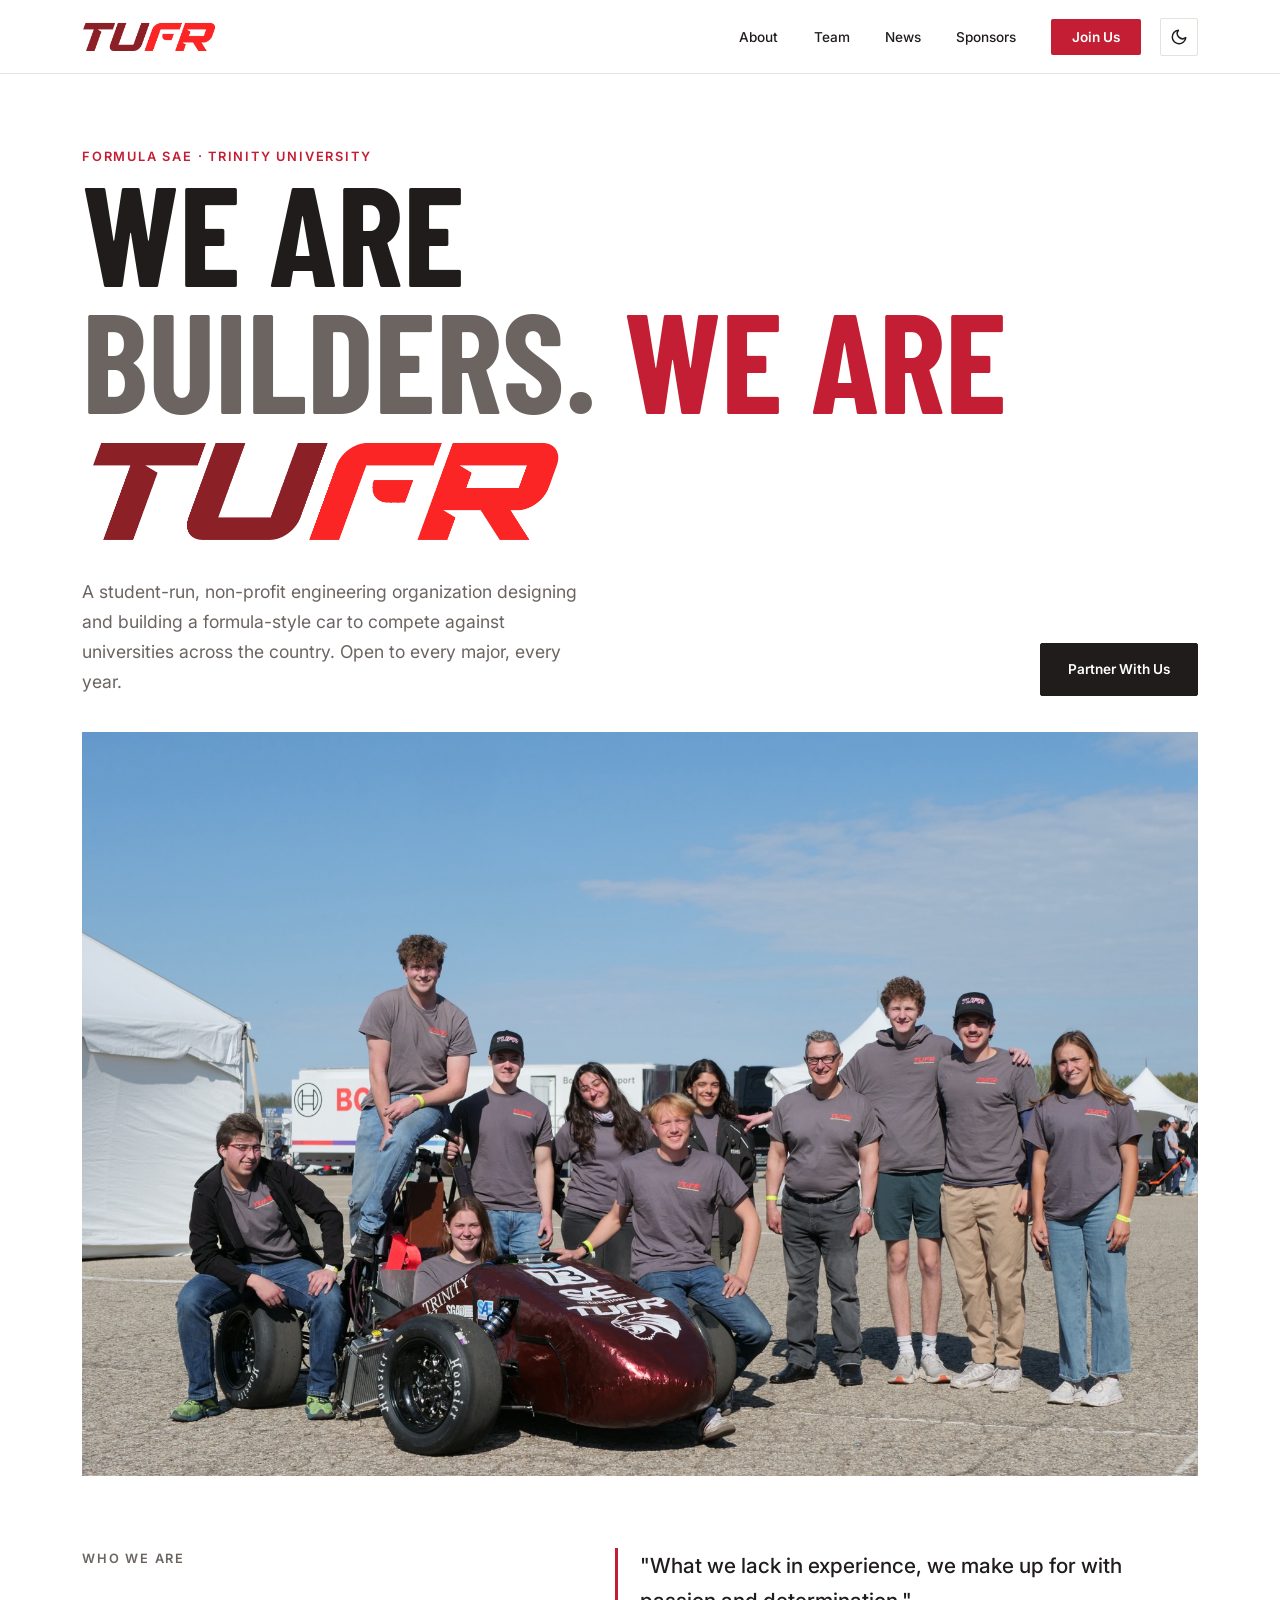
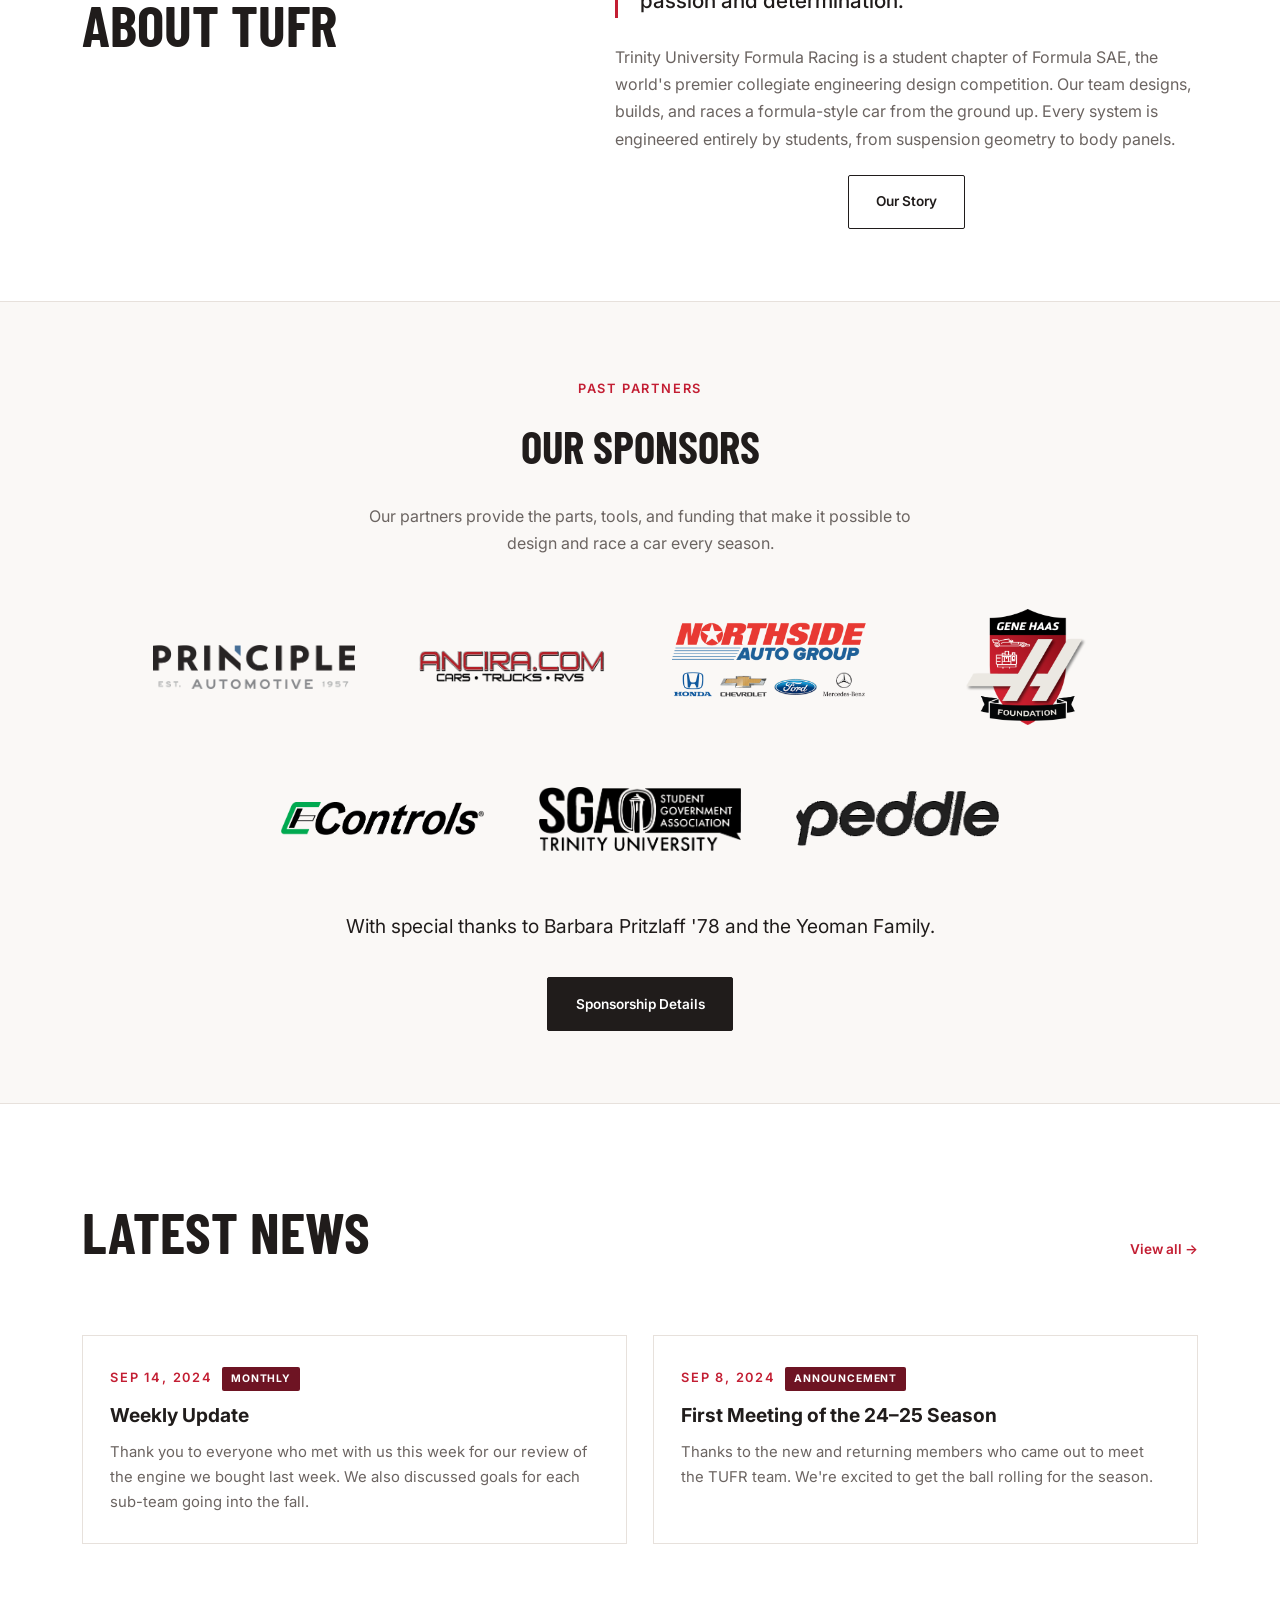
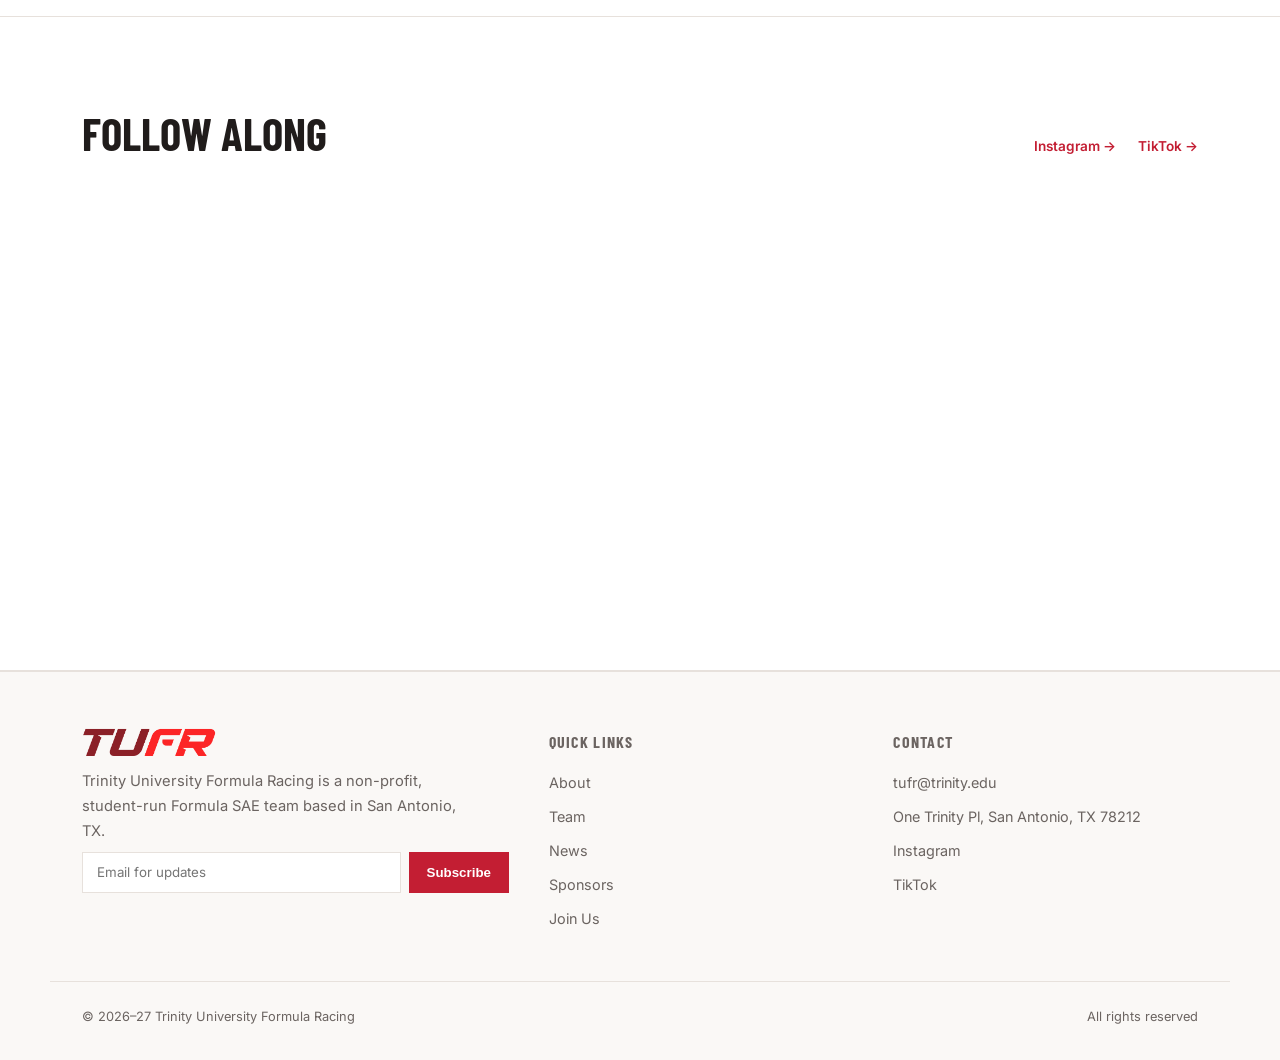
==== index.html @ d63dff16 "Enlarge sponsor logos for readability Closes #49  Co-Authored-By: Claude Sonnet 5.5 <noreply@anthrop" ====
<!DOCTYPE html>
<html lang="en">
<head>
<meta charset="UTF-8"><meta name="viewport" content="width=device-width, initial-scale=1.0">
<title>TUFR | Trinity University Formula Racing</title>
<meta name="description" content="Trinity University's Formula SAE team. Students designing, building, and racing a formula-style car.">
<link rel="preconnect" href="https://fonts.googleapis.com">
<link href="https://fonts.googleapis.com/css2?family=Barlow+Condensed:wght@500;600;700&family=Inter:wght@400;500;600;700&display=swap" rel="stylesheet">
<link rel="icon" type="image/png" href="photos/favicon.png">
<meta property="og:type" content="website">
<meta property="og:title" content="TUFR | Trinity University Formula Racing">
<meta property="og:description" content="Trinity University's Formula SAE team. Students designing, building, and racing a formula-style car.">
<meta property="og:url" content="https://graycow.github.io/tufr-website/">
<meta property="og:image" content="https://graycow.github.io/tufr-website/photos/og-image.png">
<meta name="twitter:card" content="summary_large_image">
<link rel="stylesheet" href="style.css">
<script src="theme.js"></script>
</head>
<body>
<nav>
  <div class="nav-inner">
    <a class="logo" href="index.html"><img src="photos/tufr-logo-mark.png" alt="TUFR logo"></a>
    <ul id="nav-menu">
      <li><a href="about.html">About</a></li>
      <li><a href="team.html">Team</a></li>
      <li><a href="news.html">News</a></li>
      <li><a href="sponsors.html">Sponsors</a></li>
      <li><a class="nav-cta" data-apply href="#">Join Us</a></li>
    </ul>
    <button class="nav-toggle" type="button" aria-label="Open menu" aria-expanded="false" aria-controls="nav-menu"><svg viewBox="0 0 24 24" width="20" height="20" fill="none" stroke="currentColor" stroke-width="2" stroke-linecap="round"><path d="M3 6h18M3 12h18M3 18h18"/></svg></button>
  </div>
</nav>

<header class="hero" style="padding:4.5rem 0 0">
  <div class="container">
    <p class="eyebrow">Formula SAE · Trinity University</p>
    <h1 style="font-family:'Barlow Condensed',sans-serif;font-weight:700;font-size:clamp(4.2rem,11vw,9.5rem);text-transform:uppercase;line-height:.9">We Are<br><span style="color:var(--grey)">Builders.</span> <span class="red">We Are <img class="hero-mark" src="photos/tufr-logo-mark.png" alt="TUFR"></span></h1>
    <div style="display:flex;justify-content:space-between;align-items:flex-end;gap:2rem;flex-wrap:wrap;margin-top:1.8rem">
      <p style="max-width:32rem;color:var(--grey);font-size:1.1rem">A student-run, non-profit engineering organization designing and building a formula-style car to compete against universities across the country. Open to every major, every year.</p>
      <div class="cta-row">
        <a class="btn solid" href="sponsors.html">Partner With Us</a>
      </div>
    </div>
  </div>
  <div class="container" style="padding-top:2.2rem"><img src="photos/team-photo.jpg" alt="TUFR team and car" class="hero-photo" style="width:100%;object-fit:cover"></div>
</header>

<section class="bordered">
  <div class="container about-grid">
    <div><p class="eyebrow">Who we are</p><h2>About TUFR</h2></div>
    <div>
      <blockquote>"What we lack in experience, we make up for with passion and determination."</blockquote>
      <p>Trinity University Formula Racing is a student chapter of Formula SAE, the world's premier collegiate engineering design competition. Our team designs, builds, and races a formula-style car from the ground up. Every system is engineered entirely by students, from suspension geometry to body panels.</p>
      <div style="text-align:center;margin-top:1.4rem"><a class="btn outline" href="about.html">Our Story</a></div>
    </div>
  </div>
</section>

<section class="bordered" style="background:var(--offwhite);text-align:center">
  <div class="container">
    <span class="eyebrow">Past Partners</span>
    <h2 style="font-size:clamp(2rem,4.5vw,2.8rem)">Our Sponsors</h2>
    <p class="muted" style="max-width:34rem;margin:0 auto 2.2rem">Our partners provide the parts, tools, and funding that make it possible to design and race a car every season.</p>
    <div class="partner-logos" id="home-sponsors" style="max-width:1100px;margin:0 auto 2.2rem"></div>
    <a class="btn solid" href="sponsors.html">Sponsorship Details</a>
  </div>
</section>

<section class="bordered">
  <div class="container">
    <div class="head-row"><h2>Latest News</h2><a href="news.html">View all →</a></div>
    <div class="grid2" id="home-news"></div>
  </div>
</section>

<section class="bordered">
  <div class="container">
    <div class="head-row"><h2 style="font-size:clamp(2rem,4.5vw,2.8rem)">Follow Along</h2><span class="social-links"><a data-ig href="#">Instagram →</a> <a data-tiktok href="#">TikTok →</a></span></div>
    <div class="ig-live"><iframe src="https://www.instagram.com/tu.formula.racing/embed" title="Latest posts from TUFR on Instagram" loading="lazy" scrolling="no"></iframe></div>
  </div>
</section>

<footer>
  <div class="container footer-grid">
    <div>
      <div class="footer-logo"><img src="photos/tufr-logo-mark.png" alt="TUFR"></div>
      <p style="color:var(--grey);max-width:24rem;font-size:.92rem">Trinity University Formula Racing is a non-profit, student-run Formula SAE team based in San Antonio, TX.</p>
      <form class="mail mail-inline"><input type="email" placeholder="Email for updates" aria-label="Email" required><button type="submit">Subscribe</button></form>
    </div>
    <div><h4>Quick Links</h4><ul>
      <li><a href="about.html">About</a></li><li><a href="team.html">Team</a></li><li><a href="news.html">News</a></li>
      <li><a href="sponsors.html">Sponsors</a></li><li><a data-apply href="#">Join Us</a></li>
    </ul></div>
    <div><h4>Contact</h4><ul>
      <li><a data-email href="#" data-email-text>tufr@trinity.edu</a></li>
      <li data-address>One Trinity Pl, San Antonio, TX 78212</li>
      <li><a data-ig href="#">Instagram</a></li>
      <li><a data-tiktok href="#">TikTok</a></li>
    </ul></div>
  </div>
  <div class="container footer-bottom"><span>© <span data-season>2026</span> Trinity University Formula Racing</span><span>All rights reserved</span></div>
</footer>

<script src="data.js"></script>
<script>
renderNews("home-news", 2);
renderSponsors("home-sponsors");
</script>
</body>
</html>
---- style.css ----
:root{
  --maroon:#6E1423; --red:#C31E33; --ink:#201C1B; --grey:#6B6461;
  --white:#FFFFFF; --offwhite:#FAF8F6; --line:#E7E1DC; --stripe:#F1EBE6;
  --red-bg:#C31E33;
}
:root[data-theme="dark"]{
  --maroon:#8A1B2E; --red:#FF6F82; --red-bg:#C8283F; --ink:#F3EEEA; --grey:#C4BBB6;
  --white:#141110; --offwhite:#1C1817; --line:#332D2B; --stripe:#242020;
  color-scheme:dark;
}
*{margin:0;padding:0;box-sizing:border-box}
body{background:var(--white);color:var(--ink);font-family:'Inter',sans-serif;line-height:1.7;font-size:16px}
a{color:inherit;text-decoration:none}
img{max-width:100%;display:block}
.eyebrow{font-size:.8rem;font-weight:600;letter-spacing:.14em;text-transform:uppercase;color:var(--red)}
.container{max-width:1180px;margin:0 auto;padding:0 2rem}
.red{color:var(--red)}

/* nav */
nav{position:sticky;top:0;z-index:50;background:var(--white);border-bottom:1px solid var(--line)}
.nav-inner{max-width:1180px;margin:0 auto;padding:1.1rem 2rem;display:flex;justify-content:space-between;align-items:center}
.logo{order:1;display:flex;align-items:center}
.logo img{height:1.8rem;width:auto;display:block}
nav ul{order:2;margin-left:auto;display:flex;gap:2.2rem;list-style:none;align-items:center}
nav ul a{font-size:.85rem;font-weight:500;color:var(--ink)}
nav ul a:hover,nav ul a[aria-current]{color:var(--red)}
.nav-cta{background:var(--red-bg);color:#fff!important;padding:.6rem 1.3rem;border-radius:2px;font-weight:600!important}
.nav-cta:hover{background:var(--maroon)}
.nav-toggle{display:none;order:2;margin-left:auto;width:38px;height:38px;align-items:center;justify-content:center;background:none;border:1.5px solid var(--line);border-radius:2px;color:var(--ink);cursor:pointer}
.nav-toggle:hover{border-color:var(--red);color:var(--red)}
.theme-toggle{order:3;margin-left:1.2rem;width:38px;height:38px;display:inline-flex;align-items:center;justify-content:center;background:none;border:1.5px solid var(--line);border-radius:2px;color:var(--ink);cursor:pointer;transition:.15s}
.theme-toggle:hover{border-color:var(--red);color:var(--red)}

/* buttons */
.btn{display:inline-block;font-size:.85rem;font-weight:600;padding:.9rem 1.7rem;border-radius:2px;border:1.5px solid var(--ink);transition:.15s;cursor:pointer;background:none;font-family:inherit}
.btn.solid{background:var(--ink);color:var(--white);border-color:var(--ink)}
.btn.solid:hover{background:var(--red-bg);border-color:var(--red-bg);color:#fff}
.btn.outline{background:transparent;color:var(--ink)}
.btn.outline:hover{background:var(--ink);color:var(--white)}
.btn.small{padding:.6rem 1.2rem;font-size:.78rem}
.cta-row{display:flex;gap:.9rem;flex-wrap:wrap}

/* page header band (non-home pages) */
.page-head{padding:4rem 0 3rem;border-bottom:1px solid var(--line)}
.page-head h1{font-family:'Barlow Condensed',sans-serif;font-weight:700;font-size:clamp(3rem,8vw,6rem);text-transform:uppercase;line-height:.92}
.page-head h1 .accent{color:var(--red)}
.page-head .lede{max-width:36rem;margin-top:1.2rem;color:var(--grey);font-size:1.05rem}

section{padding:4.5rem 0}
h2{font-family:'Barlow Condensed',sans-serif;font-weight:700;font-size:clamp(2.4rem,5.5vw,3.6rem);text-transform:uppercase;margin:.4rem 0 1.2rem}

/* stats strip */

.ph{background:repeating-linear-gradient(45deg,var(--offwhite) 0 16px,var(--stripe) 16px 32px);border:1px solid var(--line);display:flex;align-items:center;justify-content:center;color:var(--grey);font-size:.8rem;text-align:center;padding:.5rem}
.ph.hero-photo{aspect-ratio:21/7}
.ph.sq{aspect-ratio:1}

/* about / bordered sections */
.bordered{border-bottom:1px solid var(--line)}
.about-grid{display:grid;grid-template-columns:.9fr 1.1fr;gap:3.5rem;align-items:start}
blockquote{border-left:3px solid var(--red);padding-left:1.4rem;font-size:1.3rem;font-weight:500;margin-bottom:1.6rem}
.about-grid p,.muted{color:var(--grey)}

/* subteams / chips */
.subteams{background:var(--offwhite)}
.chip-row{display:flex;flex-wrap:wrap;gap:.6rem;margin-top:1.2rem}
.chip{border:1px solid var(--line);background:var(--white);padding:.55rem 1rem;font-size:.85rem;color:var(--ink);font-weight:600;border-radius:2px}
.chip b{color:var(--ink);font-weight:600}

/* section header row */
.head-row{display:flex;justify-content:space-between;align-items:baseline;margin-bottom:2.2rem;flex-wrap:wrap;gap:1rem}
.social-links{display:flex;gap:1.4rem}
.head-row a{font-size:.85rem;font-weight:600;color:var(--red)}

/* cards */
.card{border:1px solid var(--line);padding:1.7rem;transition:.15s;display:block}
.card:hover{border-color:var(--red)}
.card h3{font-weight:700;font-size:1.2rem;margin:.5rem 0}
.card p{color:var(--grey);font-size:.93rem}
.tag{display:inline-block;font-size:.65rem;font-weight:700;letter-spacing:.08em;text-transform:uppercase;color:#fff;background:var(--maroon);padding:.2rem .55rem;margin-left:.6rem;border-radius:2px}
.grid2{display:grid;grid-template-columns:repeat(2,1fr);gap:1.6rem}

/* social */

/* team page */
.member-grid{display:grid;grid-template-columns:repeat(auto-fill,minmax(220px,1fr));gap:1.4rem}
.member{border:1px solid var(--line);transition:.15s}
.member:hover{border-color:var(--red)}
.member .info{padding:1rem 1.1rem}
.member h3{font-weight:700;font-size:1.02rem}
.member .role{color:var(--red);font-size:.72rem;font-weight:600;letter-spacing:.08em;text-transform:uppercase;margin-top:.25rem}
.member .meta{color:var(--grey);font-size:.85rem;margin-top:.3rem}

.roster-list{list-style:none}
.roster-list li{display:flex;gap:1rem;align-items:baseline;padding:.85rem 0;border-bottom:1px solid var(--line)}
.roster-list li b{font-weight:600}
.roster-list li span{margin-left:auto;color:var(--grey);font-size:.85rem}
.roster-cols{columns:2;column-gap:3rem}

.ig-live{position:relative;overflow:hidden;aspect-ratio:3/1}
.ig-live iframe{position:absolute;left:0;top:-158px;width:100%;height:1400px;border:0}

/* alumni legacy grid */
.alumni-season{border-top:1px solid var(--line);padding:2rem 0;display:grid;grid-template-columns:200px 1fr;gap:2rem}
.alumni-season .yr{font-family:'Barlow Condensed',sans-serif;font-weight:700;font-size:1.9rem;text-transform:uppercase}
.alumni-season .yr small{display:block;font-family:'Inter';font-weight:400;font-size:.72rem;letter-spacing:.08em;color:var(--grey);text-transform:uppercase;margin-top:.3rem}
.alumni-names{display:flex;flex-wrap:wrap;gap:.5rem}
.alumni-names li{list-style:none;font-size:.85rem;color:var(--ink);background:var(--offwhite);border:1px solid var(--line);padding:.4rem .85rem;border-radius:2px}
.alumni-names li b{font-weight:600}
.alumni-names li em{font-style:normal;font-weight:400;color:var(--grey);opacity:.7;margin-left:.2rem}
.alumni-names li span{display:block;font-size:.72rem;color:var(--grey);margin-top:.15rem}
.alumni-label{font-size:.72rem;letter-spacing:.08em;text-transform:uppercase;color:var(--grey);font-weight:500;margin:1rem 0 .5rem}
.alumni-label:first-child{margin-top:0}

/* sponsor tiers */
.tiers{display:grid;grid-template-columns:repeat(auto-fit,minmax(210px,1fr));gap:1.2rem}
.tier{border:1px solid var(--line);padding:1.7rem;border-top:4px solid var(--maroon)}
.tier.top{border-top-color:var(--red)}
.tier h3{font-family:'Barlow Condensed',sans-serif;font-weight:700;font-size:1.4rem;text-transform:uppercase}
.tier .amt{color:var(--red);font-weight:700;font-size:.85rem;margin:.3rem 0 1rem}
.tier ul{list-style:none}
.tier li{padding:.5rem 0;border-bottom:1px solid var(--line);font-size:.87rem;color:var(--grey)}
.partner-logos{display:flex;flex-wrap:wrap;justify-content:center;gap:clamp(.6rem,2vw,1.4rem)}
.partner-logos .card{flex:0 1 clamp(110px,22vw,235px);min-width:0;padding:clamp(.4rem,1.2vw,1rem);border-radius:4px}
.partner-logos .card img{max-height:clamp(50px,9.5vw,116px);max-width:100%;width:auto}
.partner-logos .card b{font-size:clamp(.78rem,1.5vw,1.05rem)}
.partner-thanks{flex:0 0 100%;text-align:center;margin-top:.8rem;font-size:clamp(1rem,2vw,1.2rem);color:var(--ink)}
:root[data-theme="dark"] .logo img,:root[data-theme="dark"] .footer-logo img,:root[data-theme="dark"] .hero-mark{filter:brightness(1.7) saturate(1.15)}
:root[data-theme="dark"] .partner-logos .card{background:#F3EEEA}
:root[data-theme="dark"] .partner-logos .card b{color:#201C1B}
.partner-logos .card{border-color:transparent}
.partner-logos .card:hover{border-color:var(--red)}
.partner-logos div{aspect-ratio:2/1;border:1px solid var(--line);display:flex;align-items:center;justify-content:center;color:var(--grey);font-size:.72rem}

/* about: process steps + timeline */
.steps{display:grid;grid-template-columns:repeat(5,1fr);gap:1.2rem;margin-top:1.6rem}
.step{border:1px solid var(--line);border-top:4px solid var(--maroon);padding:1.4rem}
.step span{font-family:'Barlow Condensed',sans-serif;font-weight:700;font-size:1.8rem;color:var(--red)}
.step h3{font-family:'Barlow Condensed',sans-serif;font-size:1.4rem;text-transform:uppercase;margin:.2rem 0 .4rem}
.step p{color:var(--grey);font-size:.88rem;line-height:1.55}
.timeline{border-left:2px solid var(--line);margin-left:.5rem}
.tl-item{display:grid;grid-template-columns:200px 1fr;gap:2rem;padding:0 0 2.6rem 2rem;position:relative}
.tl-item:last-child{padding-bottom:0}
.tl-item::before{content:"";position:absolute;left:-7px;top:.55rem;width:12px;height:12px;border-radius:50%;background:var(--maroon)}
.tl-item.now::before{background:var(--red);box-shadow:0 0 0 4px var(--line)}
.tl-year{font-family:'Barlow Condensed',sans-serif;font-weight:700;font-size:1.9rem;text-transform:uppercase}
.tl-year small{display:block;font-family:'Inter';font-weight:400;font-size:.72rem;letter-spacing:.08em;color:var(--grey);margin-top:.3rem}
.tl-body h3{font-weight:700;font-size:1.2rem;margin-bottom:.4rem}
.tl-body p{color:var(--grey)}

/* footer */
footer{background:var(--offwhite);border-top:1px solid var(--line);padding:3.5rem 0 2rem}
.footer-grid{display:grid;grid-template-columns:1.4fr 1fr 1fr;gap:2.5rem}
.footer-grid h4{font-family:'Barlow Condensed',sans-serif;font-size:1rem;letter-spacing:.08em;text-transform:uppercase;color:var(--grey);margin-bottom:1rem}
.footer-grid ul{list-style:none}
.footer-grid li{margin-bottom:.6rem;font-size:.9rem;color:var(--grey)}
.footer-grid a:hover{color:var(--red)}
.footer-logo{margin-bottom:.8rem}
.footer-logo img{height:1.8rem;width:auto}
.hero-mark{display:inline-block;height:.72em;width:auto;vertical-align:baseline;margin-left:.05em}
.footer-bottom{border-top:1px solid var(--line);margin-top:2.5rem;padding-top:1.5rem;display:flex;justify-content:space-between;flex-wrap:wrap;gap:1rem;font-size:.8rem;color:var(--grey)}
.mail-inline{display:flex;gap:.5rem;margin-top:.5rem}
.mail-inline input{background:var(--white);border:1px solid var(--line);color:var(--ink);padding:.7rem .9rem;font-family:inherit;width:100%}
.mail-inline button{background:var(--red-bg);color:#fff;border:none;padding:.7rem 1.1rem;font-weight:600;cursor:pointer}

@media(max-width:900px){
  .nav-inner{flex-wrap:wrap}
  .nav-toggle{display:inline-flex}
  nav ul{display:none;order:4;flex-basis:100%;width:100%;flex-direction:column;align-items:stretch;gap:0;margin-top:1.1rem;padding-top:.6rem;border-top:1px solid var(--line)}
  nav ul.open{display:flex}
  nav ul li{width:100%}
  nav ul a{display:block;padding:.9rem 0;border-bottom:1px solid var(--line)}
  nav ul li:last-child a{border-bottom:none}
  .nav-cta{display:inline-block;margin-top:.9rem;text-align:center;border-bottom:none!important}
  .about-grid{grid-template-columns:1fr}
  .grid2{grid-template-columns:1fr}
    .footer-grid{grid-template-columns:1fr}
  .steps{grid-template-columns:1fr 1fr}
  .tl-item{grid-template-columns:1fr;gap:.4rem}
  .roster-cols{columns:1}
  .alumni-season{grid-template-columns:1fr;gap:.8rem}
}
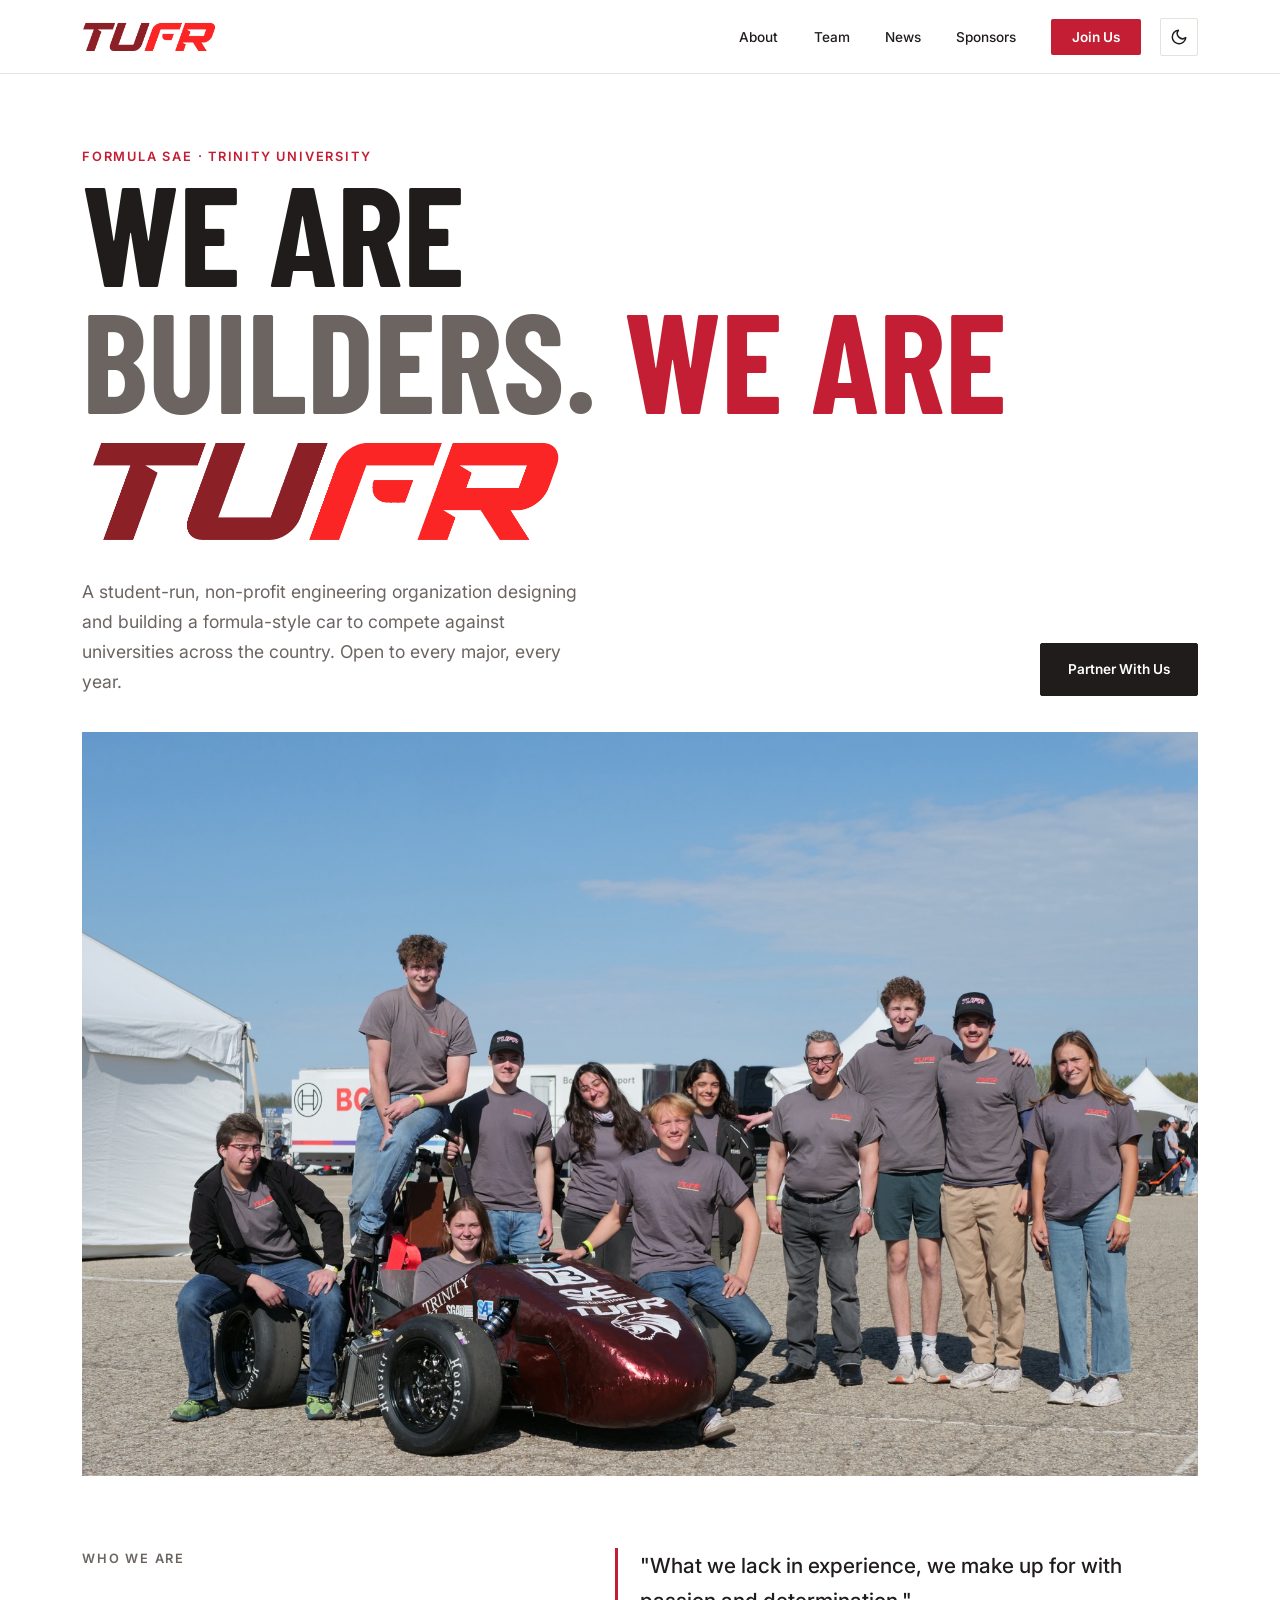
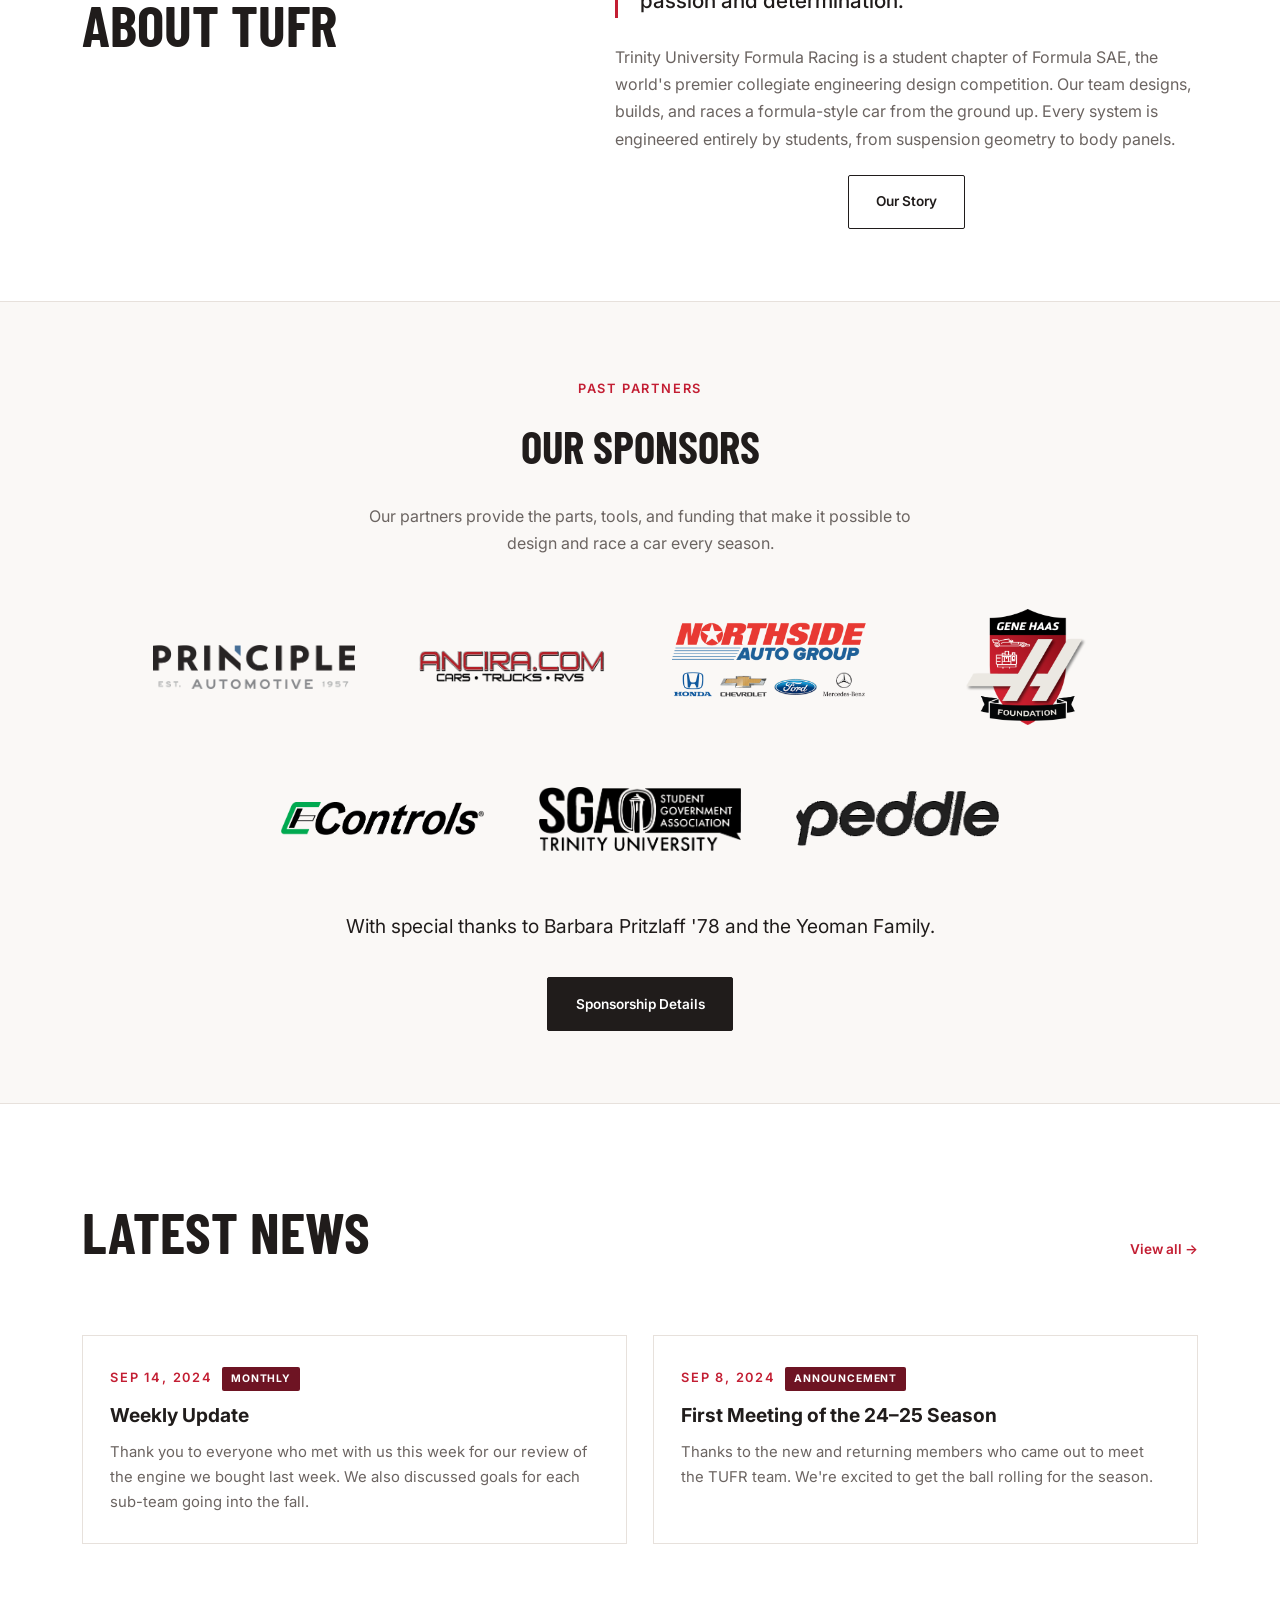
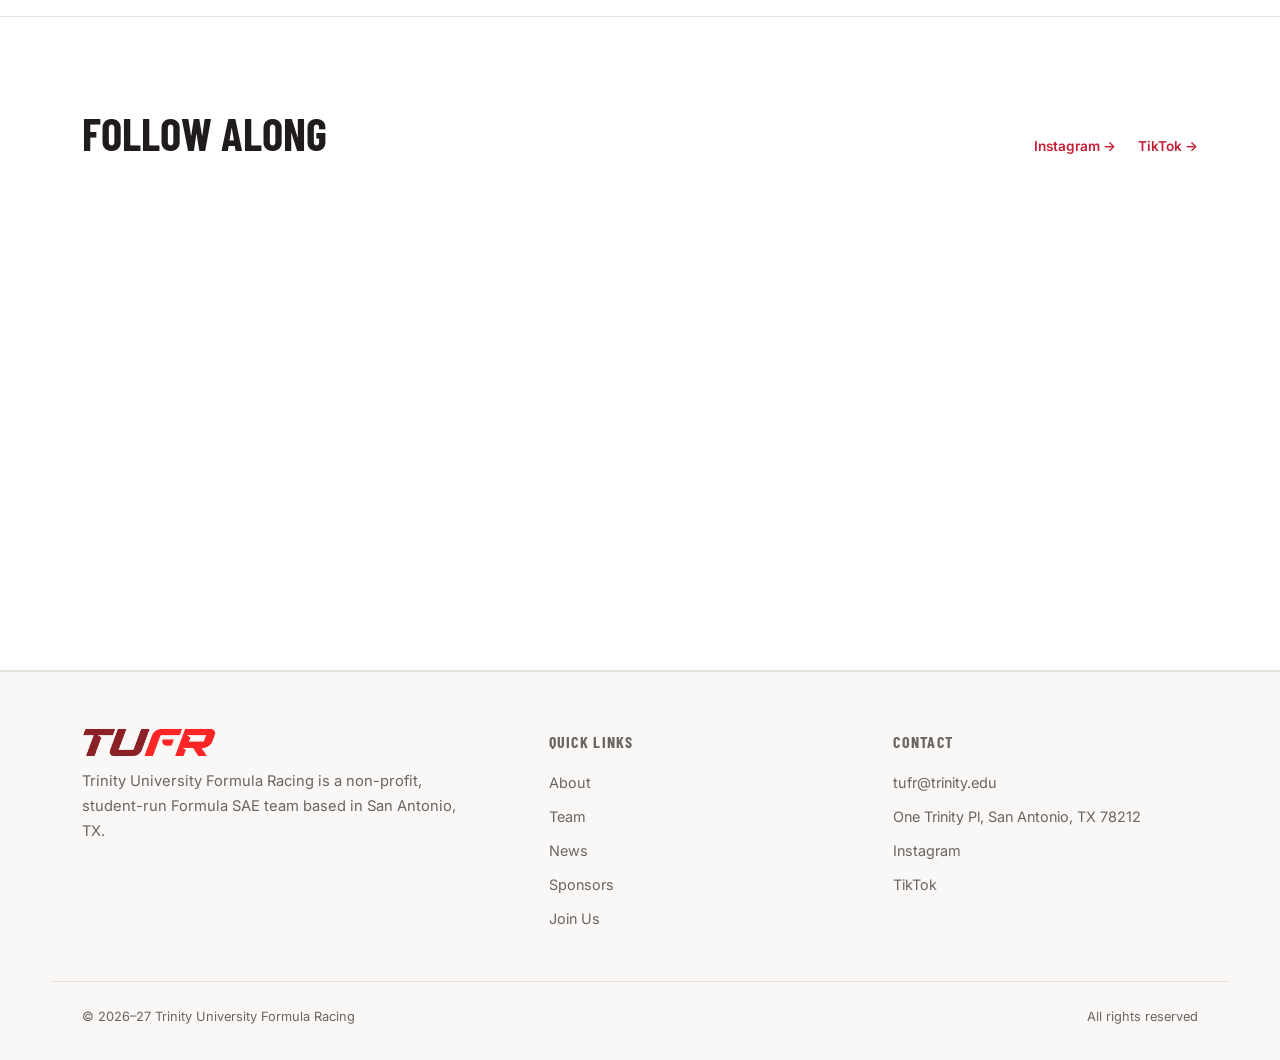
==== commit e6918c37: "Remove non-functional newsletter forms and mailing-list copy Closes #53. Buttondown signup (#14) sta" ====
--- a/index.html
+++ b/index.html
@@ -10,8 +10,8 @@
 <meta property="og:type" content="website">
 <meta property="og:title" content="TUFR | Trinity University Formula Racing">
 <meta property="og:description" content="Trinity University's Formula SAE team. Students designing, building, and racing a formula-style car.">
-<meta property="og:url" content="https://graycow.github.io/tufr-website/">
-<meta property="og:image" content="https://graycow.github.io/tufr-website/photos/og-image.png">
+<meta property="og:url" content="https://tufrwebsite.vercel.app/">
+<meta property="og:image" content="https://tufrwebsite.vercel.app/photos/og-image.png">
 <meta name="twitter:card" content="summary_large_image">
 <link rel="stylesheet" href="style.css">
 <script src="theme.js"></script>
@@ -85,7 +85,6 @@
     <div>
       <div class="footer-logo"><img src="photos/tufr-logo-mark.png" alt="TUFR"></div>
       <p style="color:var(--grey);max-width:24rem;font-size:.92rem">Trinity University Formula Racing is a non-profit, student-run Formula SAE team based in San Antonio, TX.</p>
-      <form class="mail mail-inline"><input type="email" placeholder="Email for updates" aria-label="Email" required><button type="submit">Subscribe</button></form>
     </div>
     <div><h4>Quick Links</h4><ul>
       <li><a href="about.html">About</a></li><li><a href="team.html">Team</a></li><li><a href="news.html">News</a></li>
--- a/style.css
+++ b/style.css
@@ -97,8 +97,9 @@
 .roster-list li span{margin-left:auto;color:var(--grey);font-size:.85rem}
 .roster-cols{columns:2;column-gap:3rem}
 
-.ig-live{position:relative;overflow:hidden;aspect-ratio:3/1}
-.ig-live iframe{position:absolute;left:0;top:-158px;width:100%;height:1400px;border:0}
+.ig-live{position:relative;overflow:hidden;aspect-ratio:3/1;container-type:inline-size}
+.ig-live iframe{position:absolute;left:0;top:-157px;width:100%;height:1400px;border:0}
+@container (max-width:485px){.ig-live iframe{top:-146px}}
 
 /* alumni legacy grid */
 .alumni-season{border-top:1px solid var(--line);padding:2rem 0;display:grid;grid-template-columns:200px 1fr;gap:2rem}
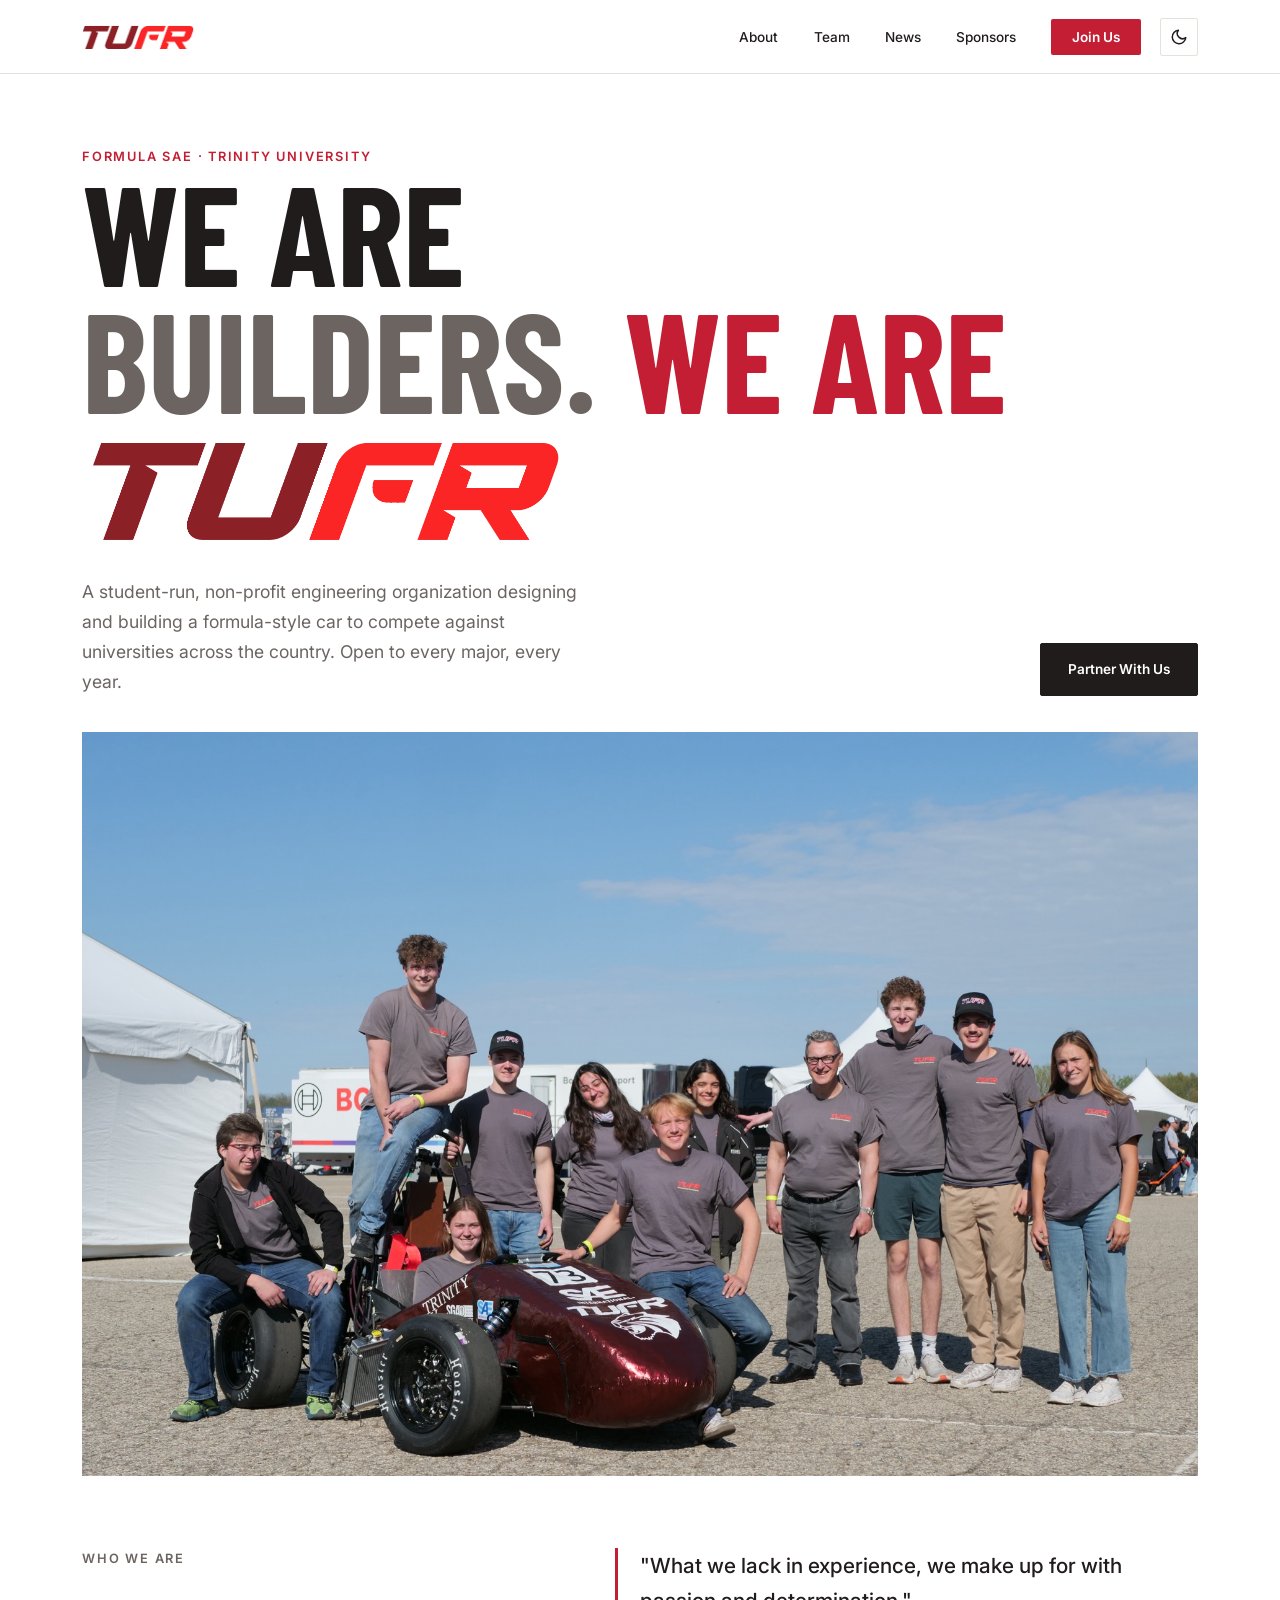
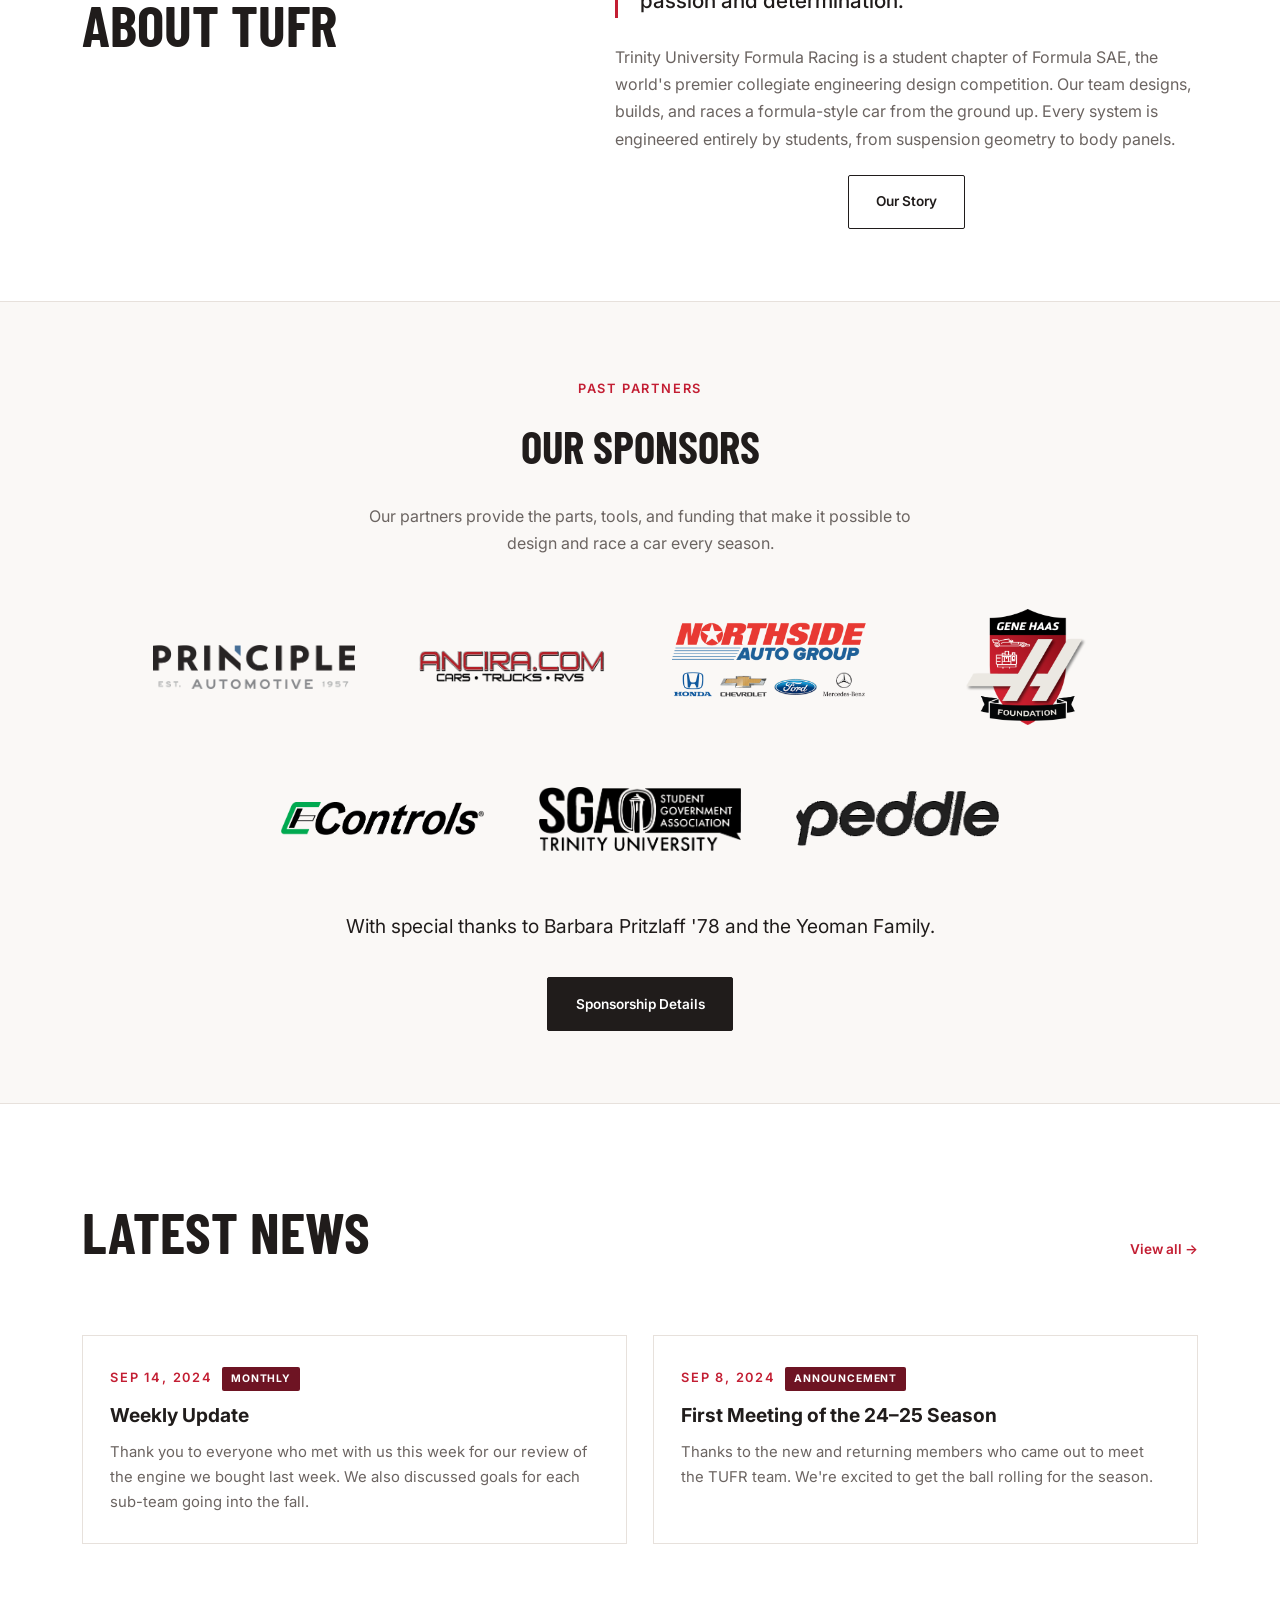
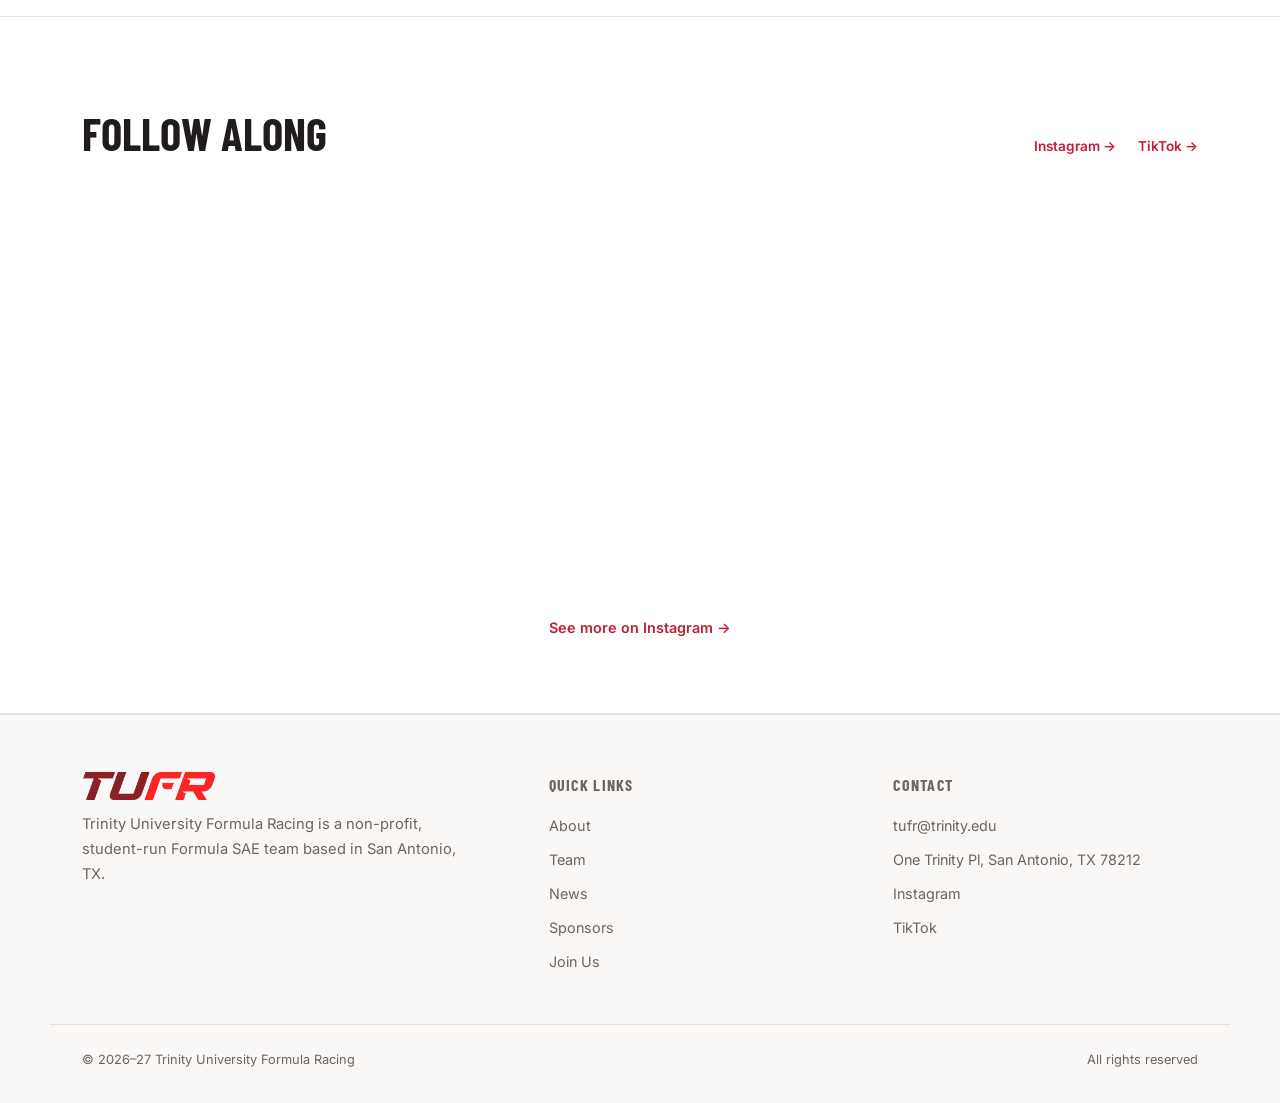
==== commit cd6e4e2f: "Homepage: always show an Instagram link under the embed Closes #72  Co-Authored-By: Claude Sonnet 5." ====
--- a/index.html
+++ b/index.html
@@ -77,6 +77,7 @@
   <div class="container">
     <div class="head-row"><h2 style="font-size:clamp(2rem,4.5vw,2.8rem)">Follow Along</h2><span class="social-links"><a data-ig href="#">Instagram →</a> <a data-tiktok href="#">TikTok →</a></span></div>
     <div class="ig-live"><iframe src="https://www.instagram.com/tu.formula.racing/embed" title="Latest posts from TUFR on Instagram" loading="lazy" scrolling="no"></iframe></div>
+    <p style="text-align:center;margin-top:1rem"><a class="red" data-ig href="#" style="font-weight:600;font-size:.9rem">See more on Instagram &rarr;</a></p>
   </div>
 </section>
 
--- a/style.css
+++ b/style.css
@@ -20,7 +20,7 @@
 nav{position:sticky;top:0;z-index:50;background:var(--white);border-bottom:1px solid var(--line)}
 .nav-inner{max-width:1180px;margin:0 auto;padding:1.1rem 2rem;display:flex;justify-content:space-between;align-items:center}
 .logo{order:1;display:flex;align-items:center}
-.logo img{height:1.8rem;width:auto;display:block}
+.logo img{height:1.5rem;width:auto;display:block}
 nav ul{order:2;margin-left:auto;display:flex;gap:2.2rem;list-style:none;align-items:center}
 nav ul a{font-size:.85rem;font-weight:500;color:var(--ink)}
 nav ul a:hover,nav ul a[aria-current]{color:var(--red)}
@@ -86,6 +86,7 @@
 .member-grid{display:grid;grid-template-columns:repeat(auto-fill,minmax(220px,1fr));gap:1.4rem}
 .member{border:1px solid var(--line);transition:.15s}
 .member:hover{border-color:var(--red)}
+.avatar{height:96px;display:flex;align-items:center;justify-content:center;background:var(--offwhite);color:var(--red);font-family:'Barlow Condensed',sans-serif;font-weight:700;font-size:2.4rem;letter-spacing:.04em;border-bottom:1px solid var(--line)}
 .member .info{padding:1rem 1.1rem}
 .member h3{font-weight:700;font-size:1.02rem}
 .member .role{color:var(--red);font-size:.72rem;font-weight:600;letter-spacing:.08em;text-transform:uppercase;margin-top:.25rem}
@@ -101,15 +102,27 @@
 .ig-live iframe{position:absolute;left:0;top:-157px;width:100%;height:1400px;border:0}
 @container (max-width:485px){.ig-live iframe{top:-146px}}
 
+/* gallery */
+.gallery{display:flex;gap:1rem;overflow-x:auto;scroll-snap-type:x mandatory;padding-bottom:.6rem;outline-offset:4px}
+.gallery-tile{flex:0 0 clamp(260px,32vw,420px);scroll-snap-align:start}
+.gallery-tile img,.gallery-tile .ph{width:100%;aspect-ratio:4/3;object-fit:cover}
+.gallery-tile figcaption{font-size:.85rem;color:var(--grey);margin-top:.5rem}
+.gallery-nav{display:flex;gap:.5rem}
+.gallery-btn{width:38px;height:38px;background:none;border:1.5px solid var(--line);border-radius:2px;color:var(--ink);font-size:1.1rem;cursor:pointer;transition:.15s}
+.gallery-btn:hover{border-color:var(--red);color:var(--red)}
+
 /* alumni legacy grid */
 .alumni-season{border-top:1px solid var(--line);padding:2rem 0;display:grid;grid-template-columns:200px 1fr;gap:2rem}
 .alumni-season .yr{font-family:'Barlow Condensed',sans-serif;font-weight:700;font-size:1.9rem;text-transform:uppercase}
 .alumni-season .yr small{display:block;font-family:'Inter';font-weight:400;font-size:.72rem;letter-spacing:.08em;color:var(--grey);text-transform:uppercase;margin-top:.3rem}
-.alumni-names{display:flex;flex-wrap:wrap;gap:.5rem}
+.alumni-names{display:grid;grid-template-columns:repeat(auto-fill,minmax(210px,1fr));align-items:stretch;gap:.6rem}
 .alumni-names li{list-style:none;font-size:.85rem;color:var(--ink);background:var(--offwhite);border:1px solid var(--line);padding:.4rem .85rem;border-radius:2px}
+.alumni-names li{position:relative;transition:transform .15s ease,box-shadow .15s ease}
+.alumni-names li:hover{transform:scale(1.1);z-index:2;box-shadow:0 4px 14px rgba(0,0,0,.18)}
 .alumni-names li b{font-weight:600}
-.alumni-names li em{font-style:normal;font-weight:400;color:var(--grey);opacity:.7;margin-left:.2rem}
-.alumni-names li span{display:block;font-size:.72rem;color:var(--grey);margin-top:.15rem}
+.alumni-names li{display:grid;grid-template-columns:1fr auto;column-gap:.6rem;align-items:baseline;align-content:center}
+.alumni-names li em{font-style:normal;font-weight:400;color:var(--grey);opacity:.8;margin:0}
+.alumni-names li span{grid-column:1/-1;display:block;font-size:.72rem;color:var(--grey);margin-top:.15rem}
 .alumni-label{font-size:.72rem;letter-spacing:.08em;text-transform:uppercase;color:var(--grey);font-weight:500;margin:1rem 0 .5rem}
 .alumni-label:first-child{margin-top:0}
 
@@ -130,7 +143,9 @@
 :root[data-theme="dark"] .partner-logos .card{background:#F3EEEA}
 :root[data-theme="dark"] .partner-logos .card b{color:#201C1B}
 .partner-logos .card{border-color:transparent}
-.partner-logos .card:hover{border-color:var(--red)}
+.partner-logos .card{transition:transform .15s ease,border-color .15s ease}
+.partner-logos .card:hover{border-color:var(--red);transform:scale(1.08)}
+@media (prefers-reduced-motion:reduce){.alumni-names li,.partner-logos .card{transition:none}.alumni-names li:hover,.partner-logos .card:hover{transform:none}}
 .partner-logos div{aspect-ratio:2/1;border:1px solid var(--line);display:flex;align-items:center;justify-content:center;color:var(--grey);font-size:.72rem}
 
 /* about: process steps + timeline */
@@ -180,4 +195,5 @@
   .tl-item{grid-template-columns:1fr;gap:.4rem}
   .roster-cols{columns:1}
   .alumni-season{grid-template-columns:1fr;gap:.8rem}
+  .alumni-names{grid-template-columns:repeat(auto-fill,minmax(160px,1fr))}
 }
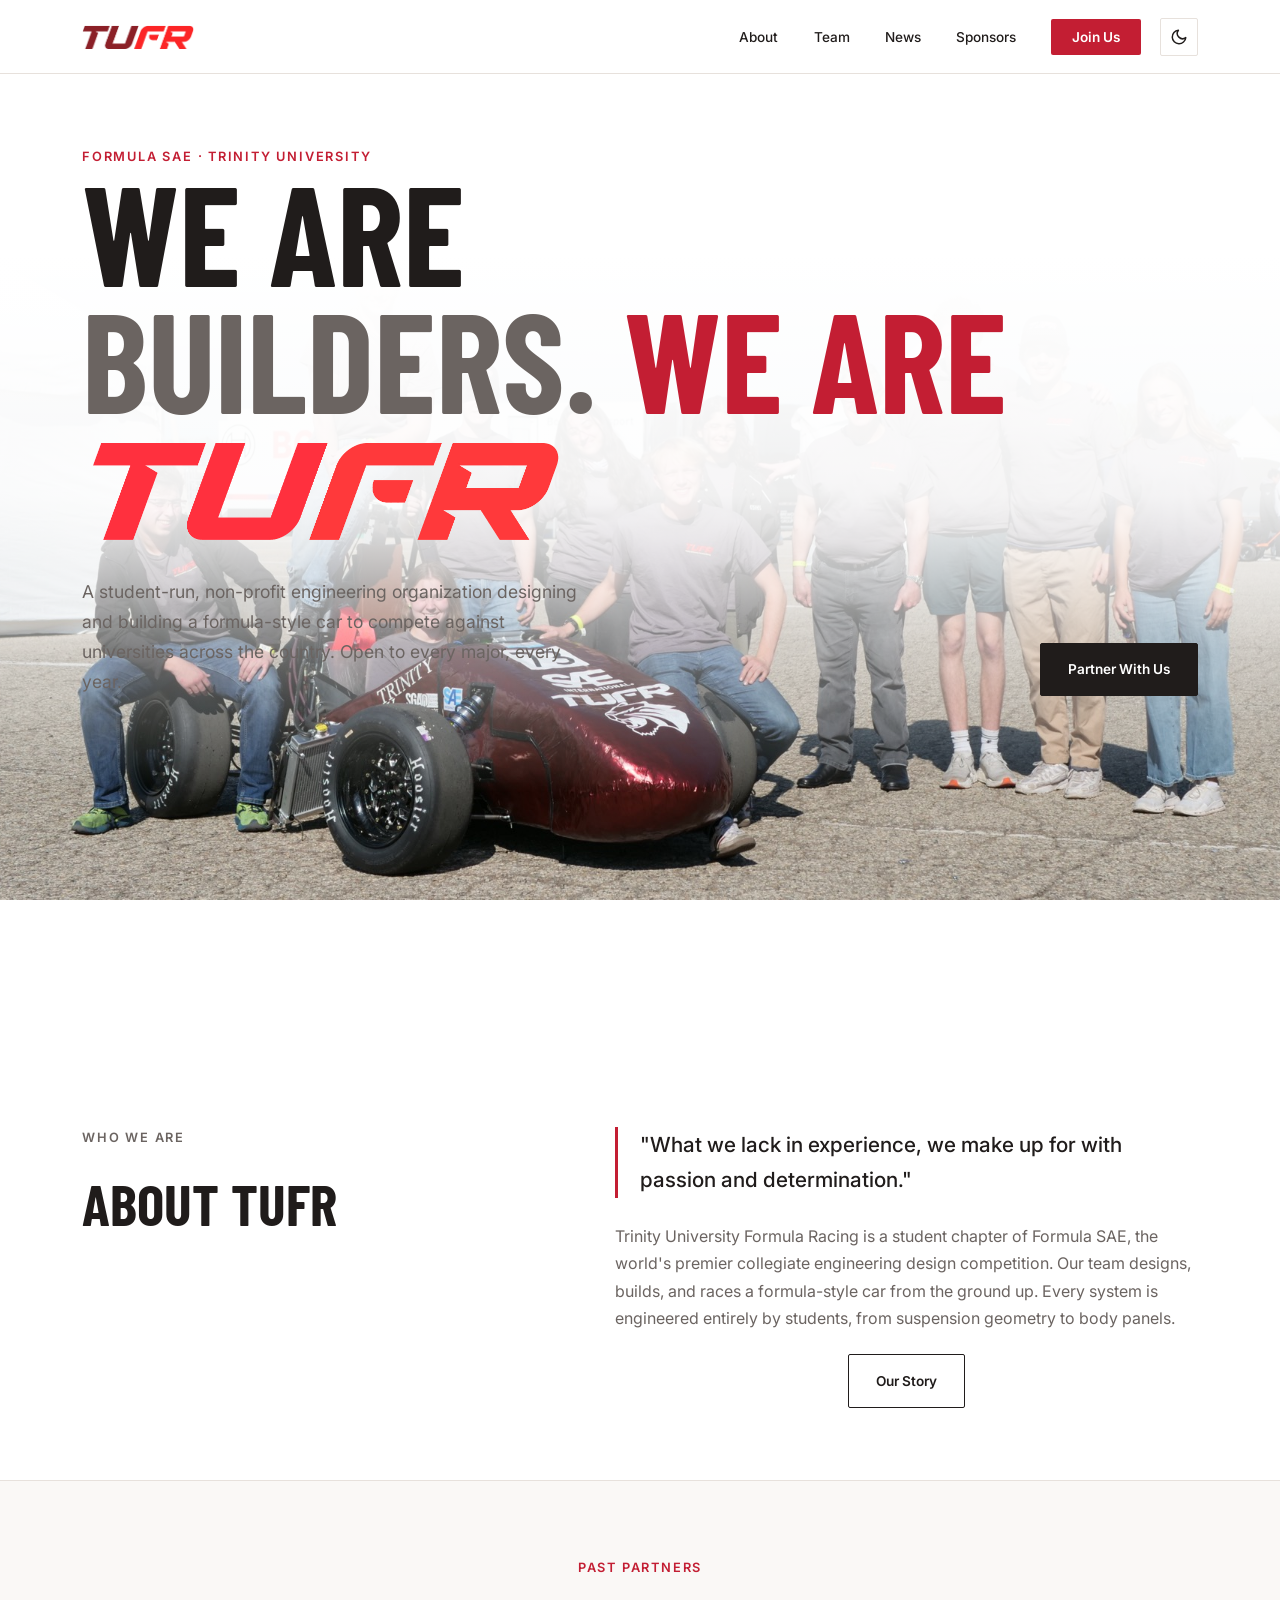
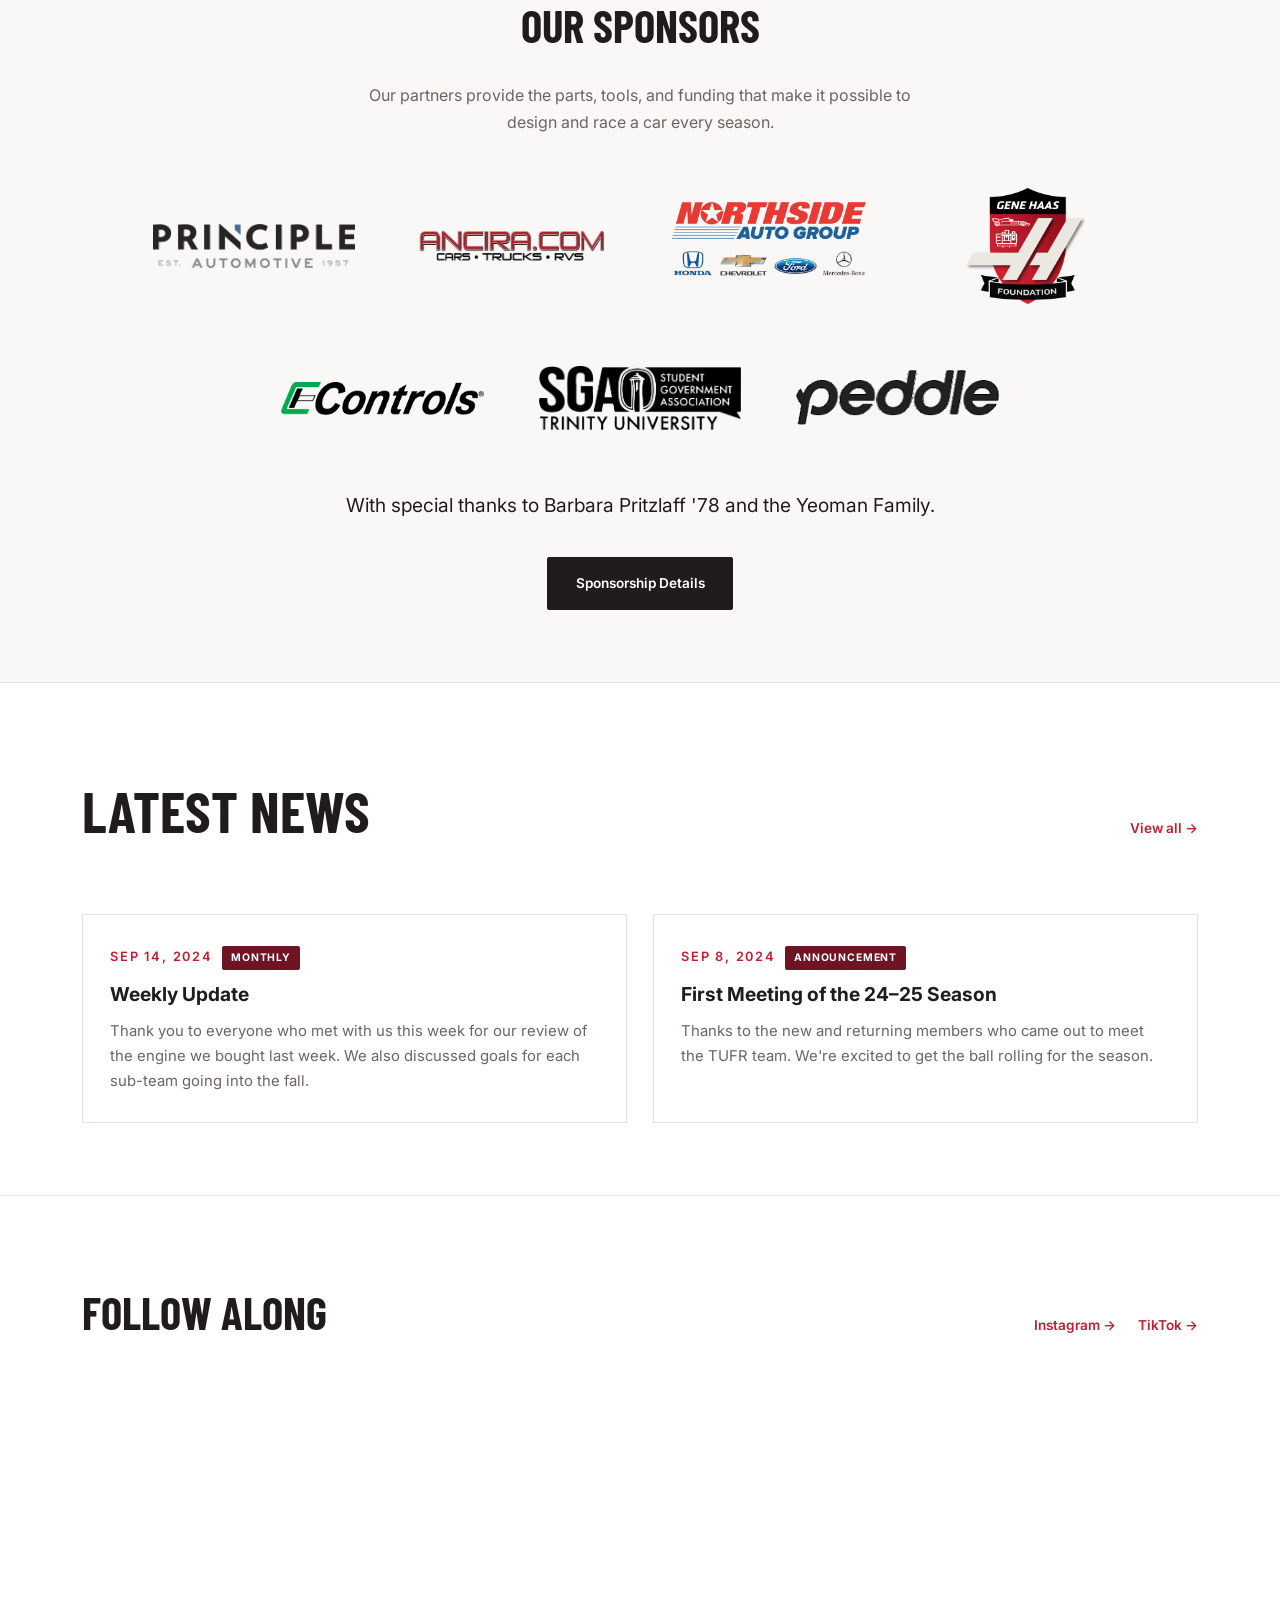
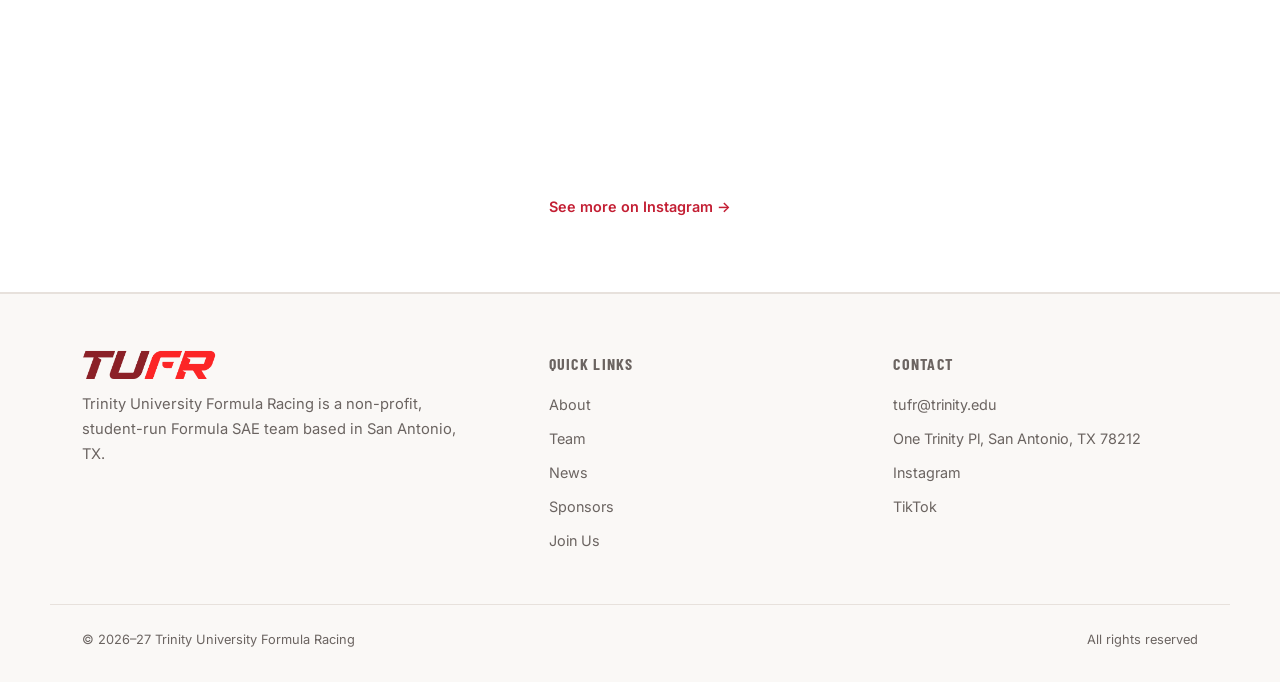
==== commit 0c10ad46: "Homepage hero: team photo anchored along the bottom, fading up into the text Closes #88  Co-Authored" ====
--- a/index.html
+++ b/index.html
@@ -31,7 +31,7 @@
   </div>
 </nav>
 
-<header class="hero" style="padding:4.5rem 0 0">
+<header class="hero photo-bottom" style="padding:4.5rem 0 clamp(11rem,28vw,24rem);--photo:url(photos/team-photo.jpg)">
   <div class="container">
     <p class="eyebrow">Formula SAE · Trinity University</p>
     <h1 style="font-family:'Barlow Condensed',sans-serif;font-weight:700;font-size:clamp(4.2rem,11vw,9.5rem);text-transform:uppercase;line-height:.9">We Are<br><span style="color:var(--grey)">Builders.</span> <span class="red">We Are <img class="hero-mark" src="photos/tufr-logo-mark.png" alt="TUFR"></span></h1>
@@ -42,7 +42,6 @@
       </div>
     </div>
   </div>
-  <div class="container" style="padding-top:2.2rem"><img src="photos/team-photo.jpg" alt="TUFR team and car" class="hero-photo" style="width:100%;object-fit:cover"></div>
 </header>
 
 <section class="bordered">
--- a/style.css
+++ b/style.css
@@ -44,6 +44,10 @@
 .page-head{padding:4rem 0 3rem;border-bottom:1px solid var(--line)}
 .page-head h1{font-family:'Barlow Condensed',sans-serif;font-weight:700;font-size:clamp(3rem,8vw,6rem);text-transform:uppercase;line-height:.92}
 .page-head h1 .accent{color:var(--red)}
+.page-head.with-photo{position:relative;overflow:hidden;isolation:isolate}
+.page-head.with-photo::before{content:"";position:absolute;inset:0;z-index:-2;background:var(--photo) var(--photo-pos,50% 50%)/var(--photo-size,cover) no-repeat;opacity:var(--photo-opacity,.45);-webkit-mask-image:linear-gradient(90deg,transparent var(--photo-fade-start,0%),#000 var(--photo-fade,0%));mask-image:linear-gradient(90deg,transparent var(--photo-fade-start,0%),#000 var(--photo-fade,0%))}
+.page-head.with-photo::after{content:"";position:absolute;inset:0;z-index:-1;background:linear-gradient(90deg,var(--white) 0%,color-mix(in srgb,var(--white) 78%,transparent) 48%,color-mix(in srgb,var(--white) 25%,transparent) 100%)}
+@media(max-width:700px){.page-head.with-photo::after{background:color-mix(in srgb,var(--white) 80%,transparent)}}
 .page-head .lede{max-width:36rem;margin-top:1.2rem;color:var(--grey);font-size:1.05rem}
 
 section{padding:4.5rem 0}
@@ -83,7 +87,7 @@
 /* social */
 
 /* team page */
-.member-grid{display:grid;grid-template-columns:repeat(auto-fill,minmax(220px,1fr));gap:1.4rem}
+.member-grid{display:grid;grid-template-columns:repeat(auto-fill,minmax(220px,1fr));align-items:start;gap:1.4rem}
 .member{border:1px solid var(--line);transition:.15s}
 .member:hover{border-color:var(--red)}
 .avatar{height:96px;display:flex;align-items:center;justify-content:center;background:var(--offwhite);color:var(--red);font-family:'Barlow Condensed',sans-serif;font-weight:700;font-size:2.4rem;letter-spacing:.04em;border-bottom:1px solid var(--line)}
@@ -103,13 +107,23 @@
 @container (max-width:485px){.ig-live iframe{top:-146px}}
 
 /* gallery */
-.gallery{display:flex;gap:1rem;overflow-x:auto;scroll-snap-type:x mandatory;padding-bottom:.6rem;outline-offset:4px}
-.gallery-tile{flex:0 0 clamp(260px,32vw,420px);scroll-snap-align:start}
-.gallery-tile img,.gallery-tile .ph{width:100%;aspect-ratio:4/3;object-fit:cover}
-.gallery-tile figcaption{font-size:.85rem;color:var(--grey);margin-top:.5rem}
-.gallery-nav{display:flex;gap:.5rem}
-.gallery-btn{width:38px;height:38px;background:none;border:1.5px solid var(--line);border-radius:2px;color:var(--ink);font-size:1.1rem;cursor:pointer;transition:.15s}
-.gallery-btn:hover{border-color:var(--red);color:var(--red)}
+.gallery{outline-offset:6px}
+.gallery .viewer{position:relative;background:var(--offwhite);border:1px solid var(--line)}
+.gallery .slide{margin:0}
+.gallery .slide img,.gallery .slide .ph{display:block;width:100%;height:min(68vh,640px);object-fit:contain;cursor:pointer}
+.gallery .slide figcaption{position:absolute;left:0;right:0;bottom:0;padding:.7rem 1rem;color:#fff;font-size:.9rem;background:linear-gradient(transparent,rgba(0,0,0,.6));pointer-events:none}
+.gallery .slide figcaption:empty{display:none}
+.gallery-btn{position:absolute;top:50%;transform:translateY(-50%);width:46px;height:46px;border-radius:50%;border:none;background:rgba(20,17,16,.6);color:#fff;font-size:1.3rem;line-height:1;cursor:pointer;transition:background .15s}
+.gallery-btn:hover,.gallery-btn:focus-visible{background:var(--red-bg)}
+.gallery-btn.prev{left:.8rem}
+.gallery-btn.next{right:.8rem}
+.gallery-count{text-align:center;color:var(--grey);font-size:.85rem;margin:.8rem 0 .6rem}
+.thumbs{position:relative;display:flex;gap:.5rem;overflow-x:auto;padding:.2rem 0 .5rem}
+.thumb{flex:0 0 auto;width:84px;height:60px;padding:0;border:2px solid transparent;background:var(--offwhite);opacity:.65;cursor:pointer;transition:opacity .15s,border-color .15s}
+.thumb img{display:block;width:100%;height:100%;object-fit:cover}
+.thumb:hover{opacity:1}
+.thumb.active{opacity:1;border-color:var(--red)}
+.season-photo{display:block;width:100%;margin-top:1.4rem;height:auto;border:1px solid var(--line)}
 
 /* alumni legacy grid */
 .alumni-season{border-top:1px solid var(--line);padding:2rem 0;display:grid;grid-template-columns:200px 1fr;gap:2rem}
@@ -139,7 +153,11 @@
 .partner-logos .card img{max-height:clamp(50px,9.5vw,116px);max-width:100%;width:auto}
 .partner-logos .card b{font-size:clamp(.78rem,1.5vw,1.05rem)}
 .partner-thanks{flex:0 0 100%;text-align:center;margin-top:.8rem;font-size:clamp(1rem,2vw,1.2rem);color:var(--ink)}
-:root[data-theme="dark"] .logo img,:root[data-theme="dark"] .footer-logo img,:root[data-theme="dark"] .hero-mark{filter:brightness(1.7) saturate(1.15)}
+:root[data-theme="dark"] .logo img,:root[data-theme="dark"] .footer-logo img,:root[data-theme="dark"] /* homepage hero: team photo anchored to the bottom, fading up into the text */
+.hero.photo-bottom{position:relative;overflow:hidden;isolation:isolate}
+.hero.photo-bottom::before{content:"";position:absolute;inset:0;z-index:-2;background:var(--photo) center bottom/cover no-repeat;-webkit-mask-image:linear-gradient(180deg,transparent 0%,transparent 28%,#000 72%);mask-image:linear-gradient(180deg,transparent 0%,transparent 28%,#000 72%)}
+.hero.photo-bottom::after{content:"";position:absolute;inset:0;z-index:-1;background:linear-gradient(180deg,var(--white) 0%,color-mix(in srgb,var(--white) 88%,transparent) 55%,transparent 88%)}
+.hero-mark{filter:brightness(1.7) saturate(1.15)}
 :root[data-theme="dark"] .partner-logos .card{background:#F3EEEA}
 :root[data-theme="dark"] .partner-logos .card b{color:#201C1B}
 .partner-logos .card{border-color:transparent}
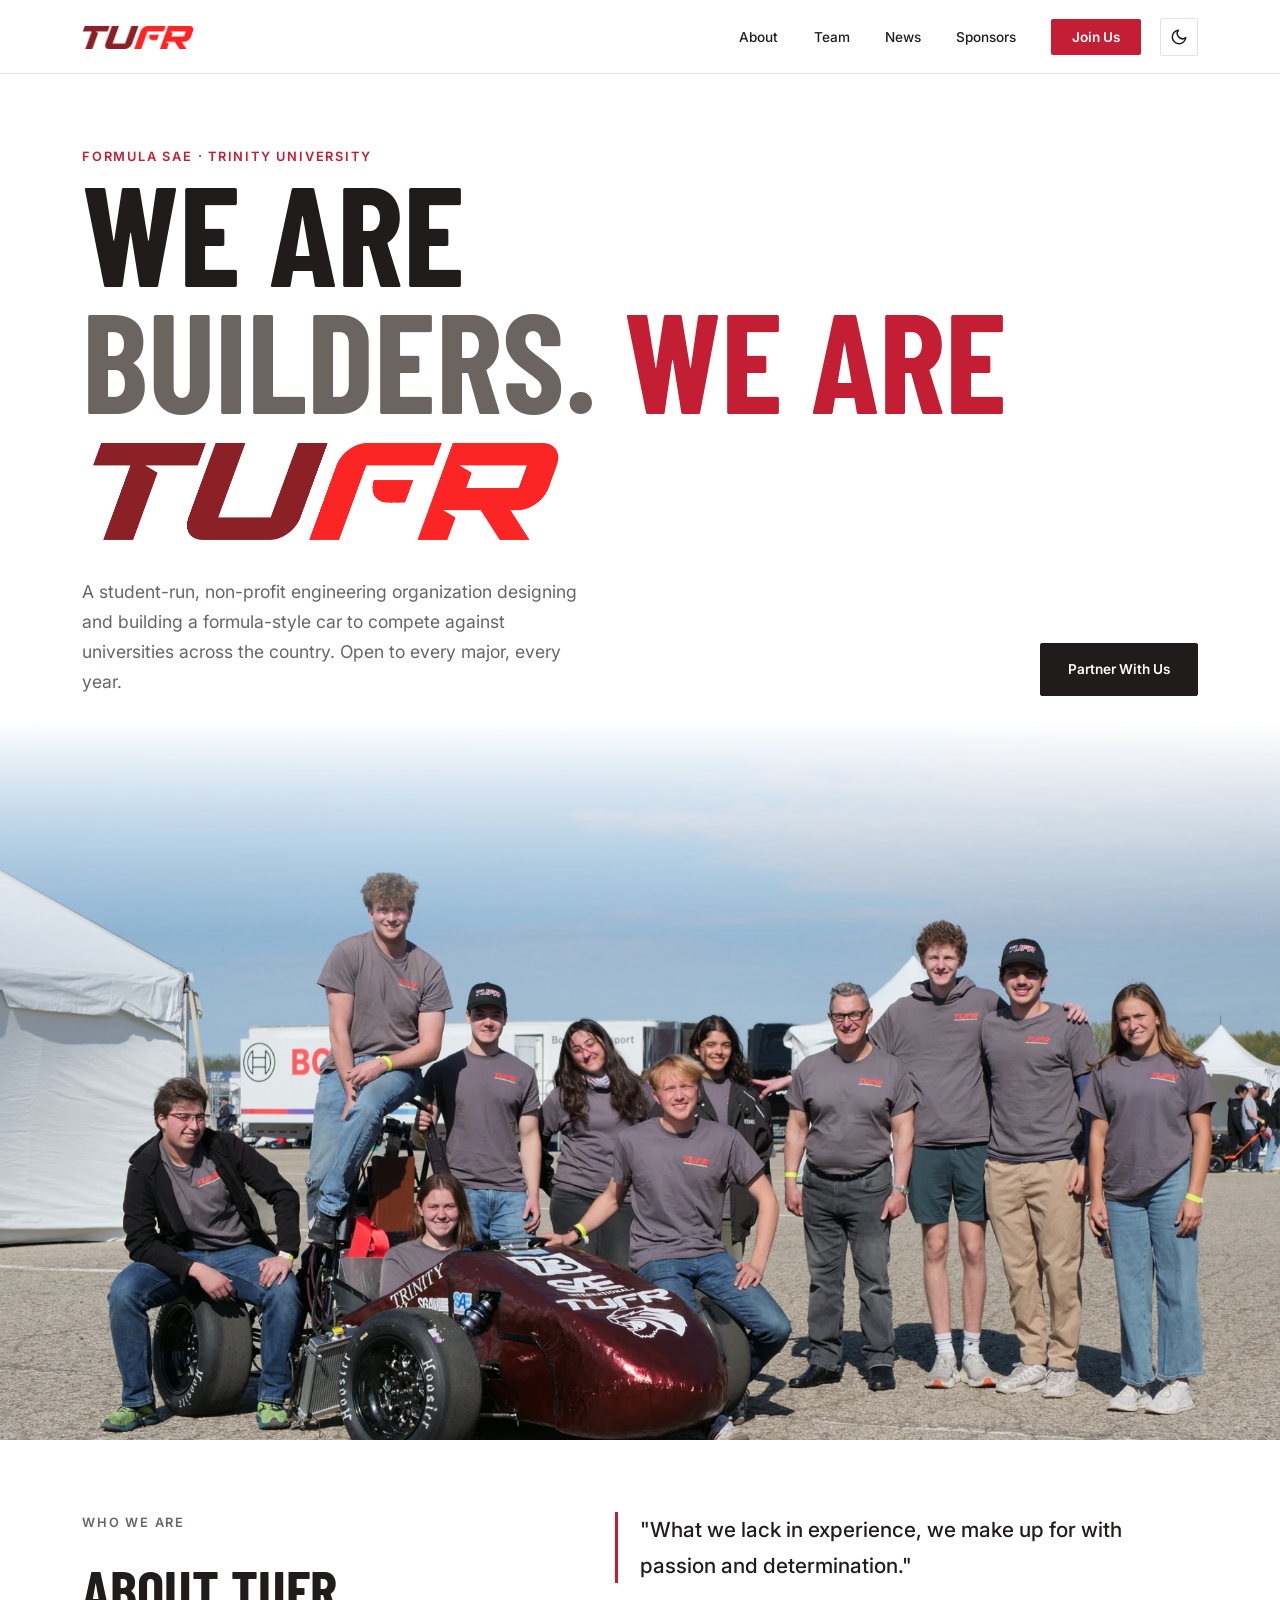
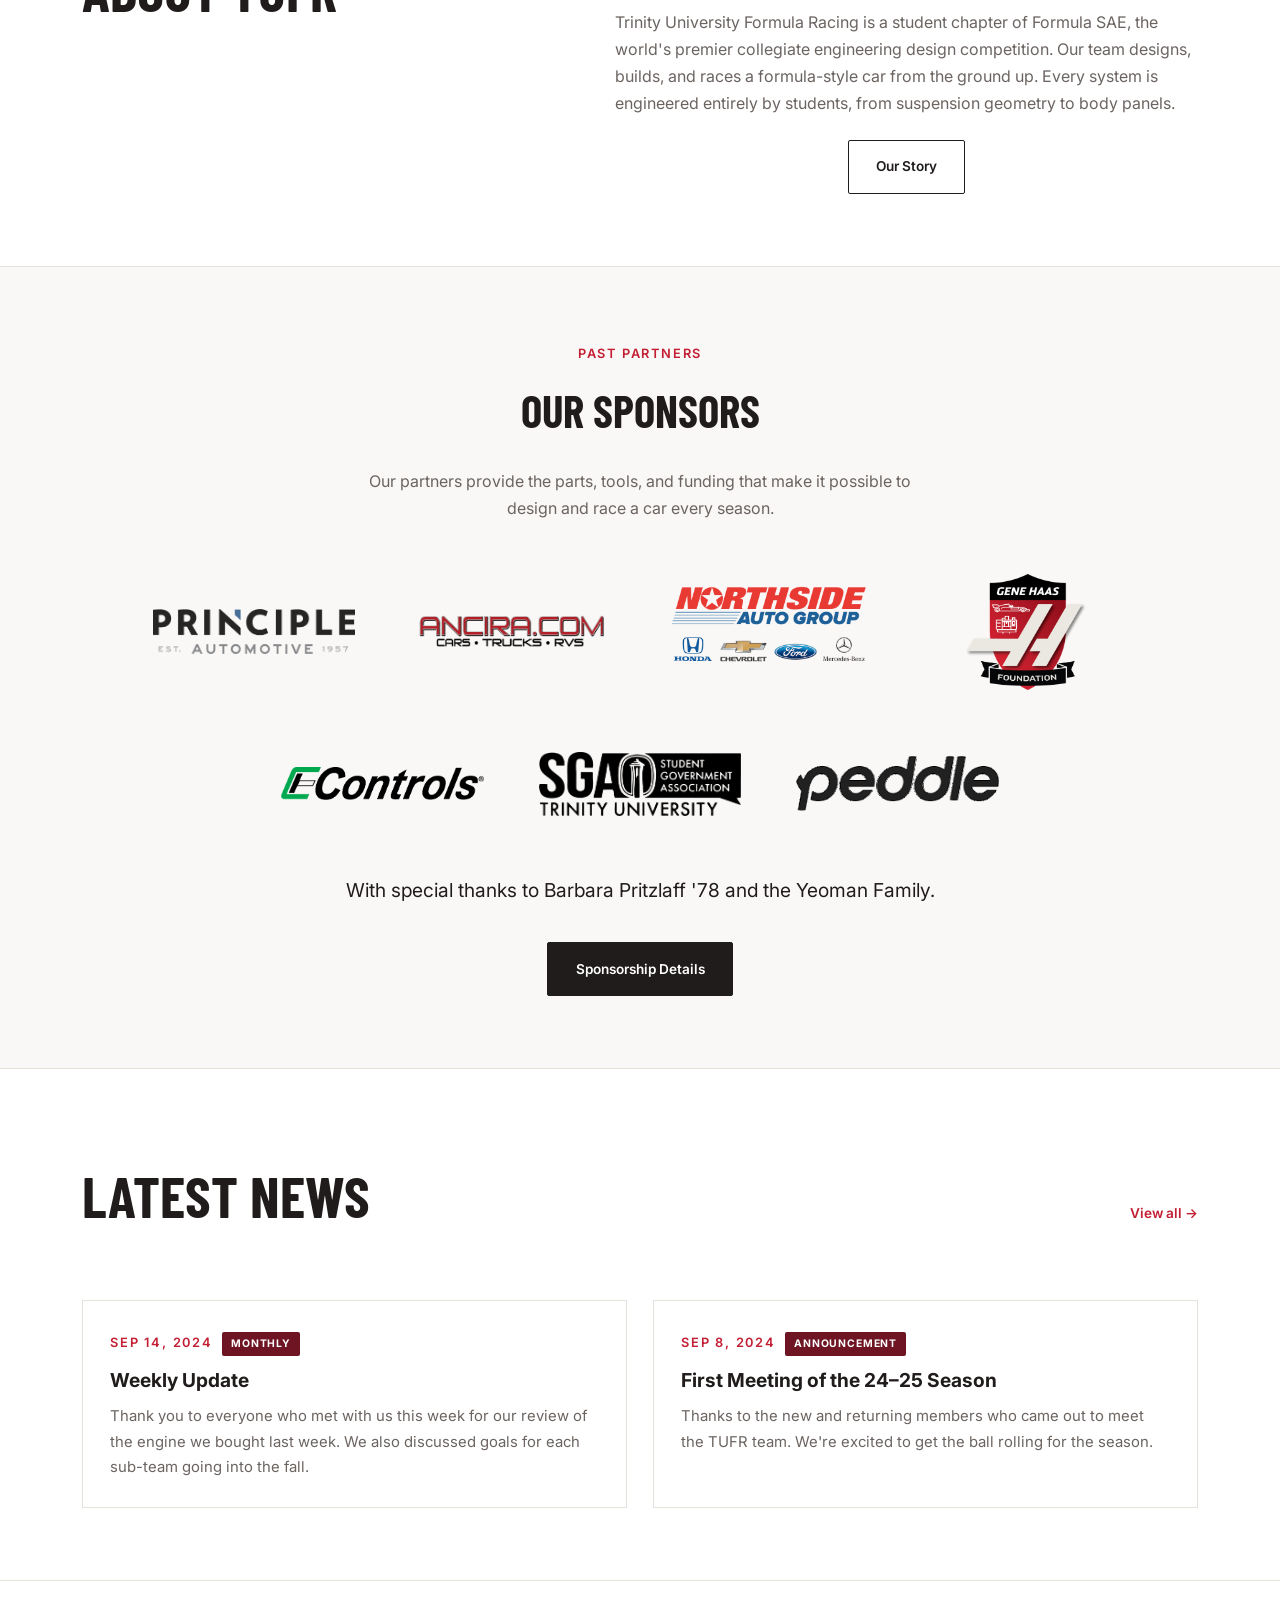
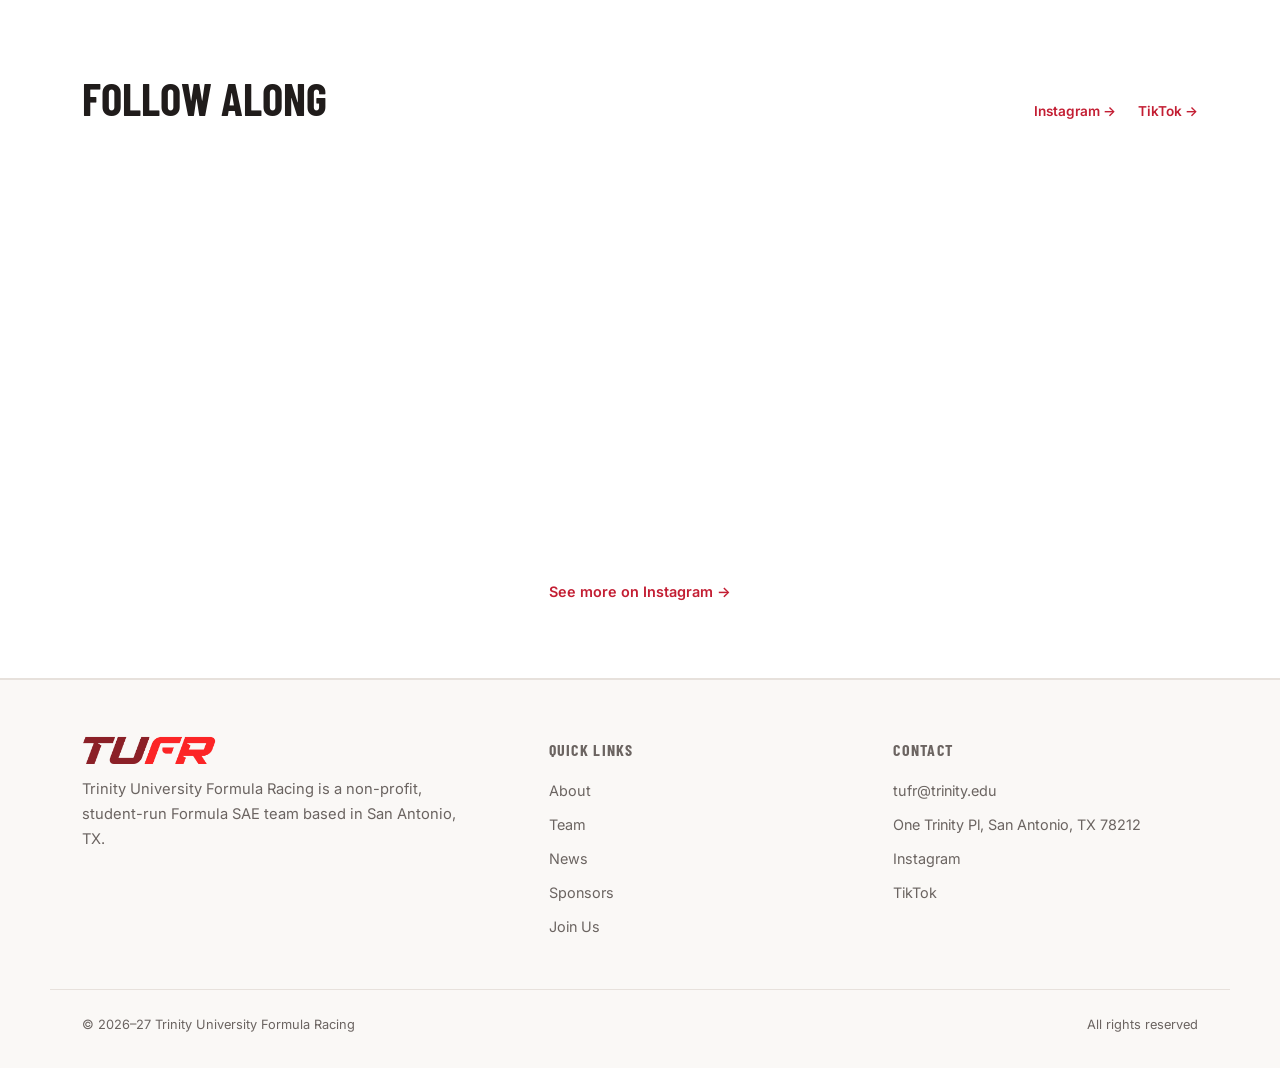
==== commit 471d176c: "Homepage hero: team photo below the text, sky-only fade so every face is visible Also repairs a CSS " ====
--- a/index.html
+++ b/index.html
@@ -31,7 +31,7 @@
   </div>
 </nav>
 
-<header class="hero photo-bottom" style="padding:4.5rem 0 clamp(11rem,28vw,24rem);--photo:url(photos/team-photo.jpg)">
+<header class="hero" style="padding:4.5rem 0 0">
   <div class="container">
     <p class="eyebrow">Formula SAE · Trinity University</p>
     <h1 style="font-family:'Barlow Condensed',sans-serif;font-weight:700;font-size:clamp(4.2rem,11vw,9.5rem);text-transform:uppercase;line-height:.9">We Are<br><span style="color:var(--grey)">Builders.</span> <span class="red">We Are <img class="hero-mark" src="photos/tufr-logo-mark.png" alt="TUFR"></span></h1>
@@ -42,6 +42,7 @@
       </div>
     </div>
   </div>
+  <img src="photos/team-photo.jpg" alt="The TUFR team with the car" class="hero-team">
 </header>
 
 <section class="bordered">
--- a/style.css
+++ b/style.css
@@ -153,11 +153,9 @@
 .partner-logos .card img{max-height:clamp(50px,9.5vw,116px);max-width:100%;width:auto}
 .partner-logos .card b{font-size:clamp(.78rem,1.5vw,1.05rem)}
 .partner-thanks{flex:0 0 100%;text-align:center;margin-top:.8rem;font-size:clamp(1rem,2vw,1.2rem);color:var(--ink)}
-:root[data-theme="dark"] .logo img,:root[data-theme="dark"] .footer-logo img,:root[data-theme="dark"] /* homepage hero: team photo anchored to the bottom, fading up into the text */
-.hero.photo-bottom{position:relative;overflow:hidden;isolation:isolate}
-.hero.photo-bottom::before{content:"";position:absolute;inset:0;z-index:-2;background:var(--photo) center bottom/cover no-repeat;-webkit-mask-image:linear-gradient(180deg,transparent 0%,transparent 28%,#000 72%);mask-image:linear-gradient(180deg,transparent 0%,transparent 28%,#000 72%)}
-.hero.photo-bottom::after{content:"";position:absolute;inset:0;z-index:-1;background:linear-gradient(180deg,var(--white) 0%,color-mix(in srgb,var(--white) 88%,transparent) 55%,transparent 88%)}
-.hero-mark{filter:brightness(1.7) saturate(1.15)}
+:root[data-theme="dark"] .logo img,:root[data-theme="dark"] .footer-logo img,:root[data-theme="dark"] .hero-mark{filter:brightness(1.7) saturate(1.15)}
+/* homepage hero: team photo under the text; the empty sky at its top fades into the page so no face is covered */
+.hero-team{display:block;width:100%;aspect-ratio:16/9;object-fit:cover;object-position:center 60%;margin-top:1.5rem;-webkit-mask-image:linear-gradient(180deg,transparent 0%,#000 30%);mask-image:linear-gradient(180deg,transparent 0%,#000 30%)}
 :root[data-theme="dark"] .partner-logos .card{background:#F3EEEA}
 :root[data-theme="dark"] .partner-logos .card b{color:#201C1B}
 .partner-logos .card{border-color:transparent}
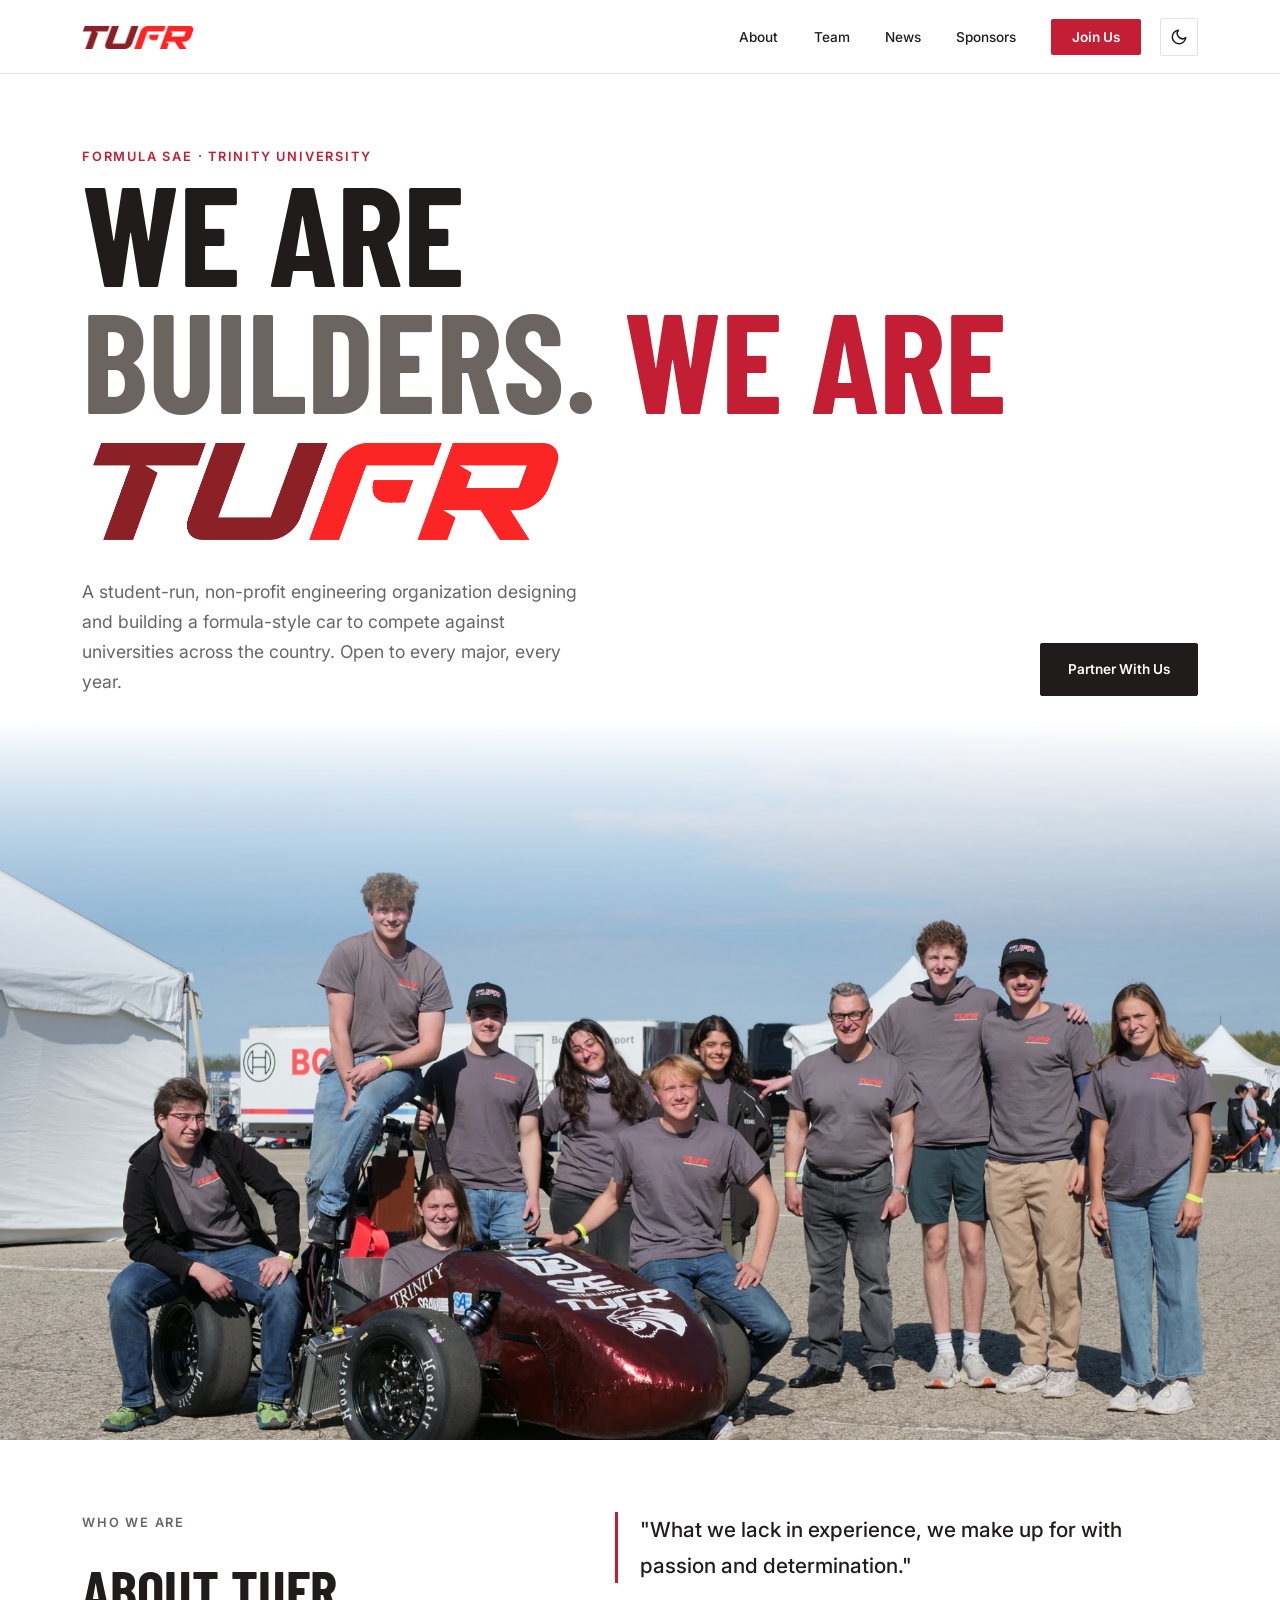
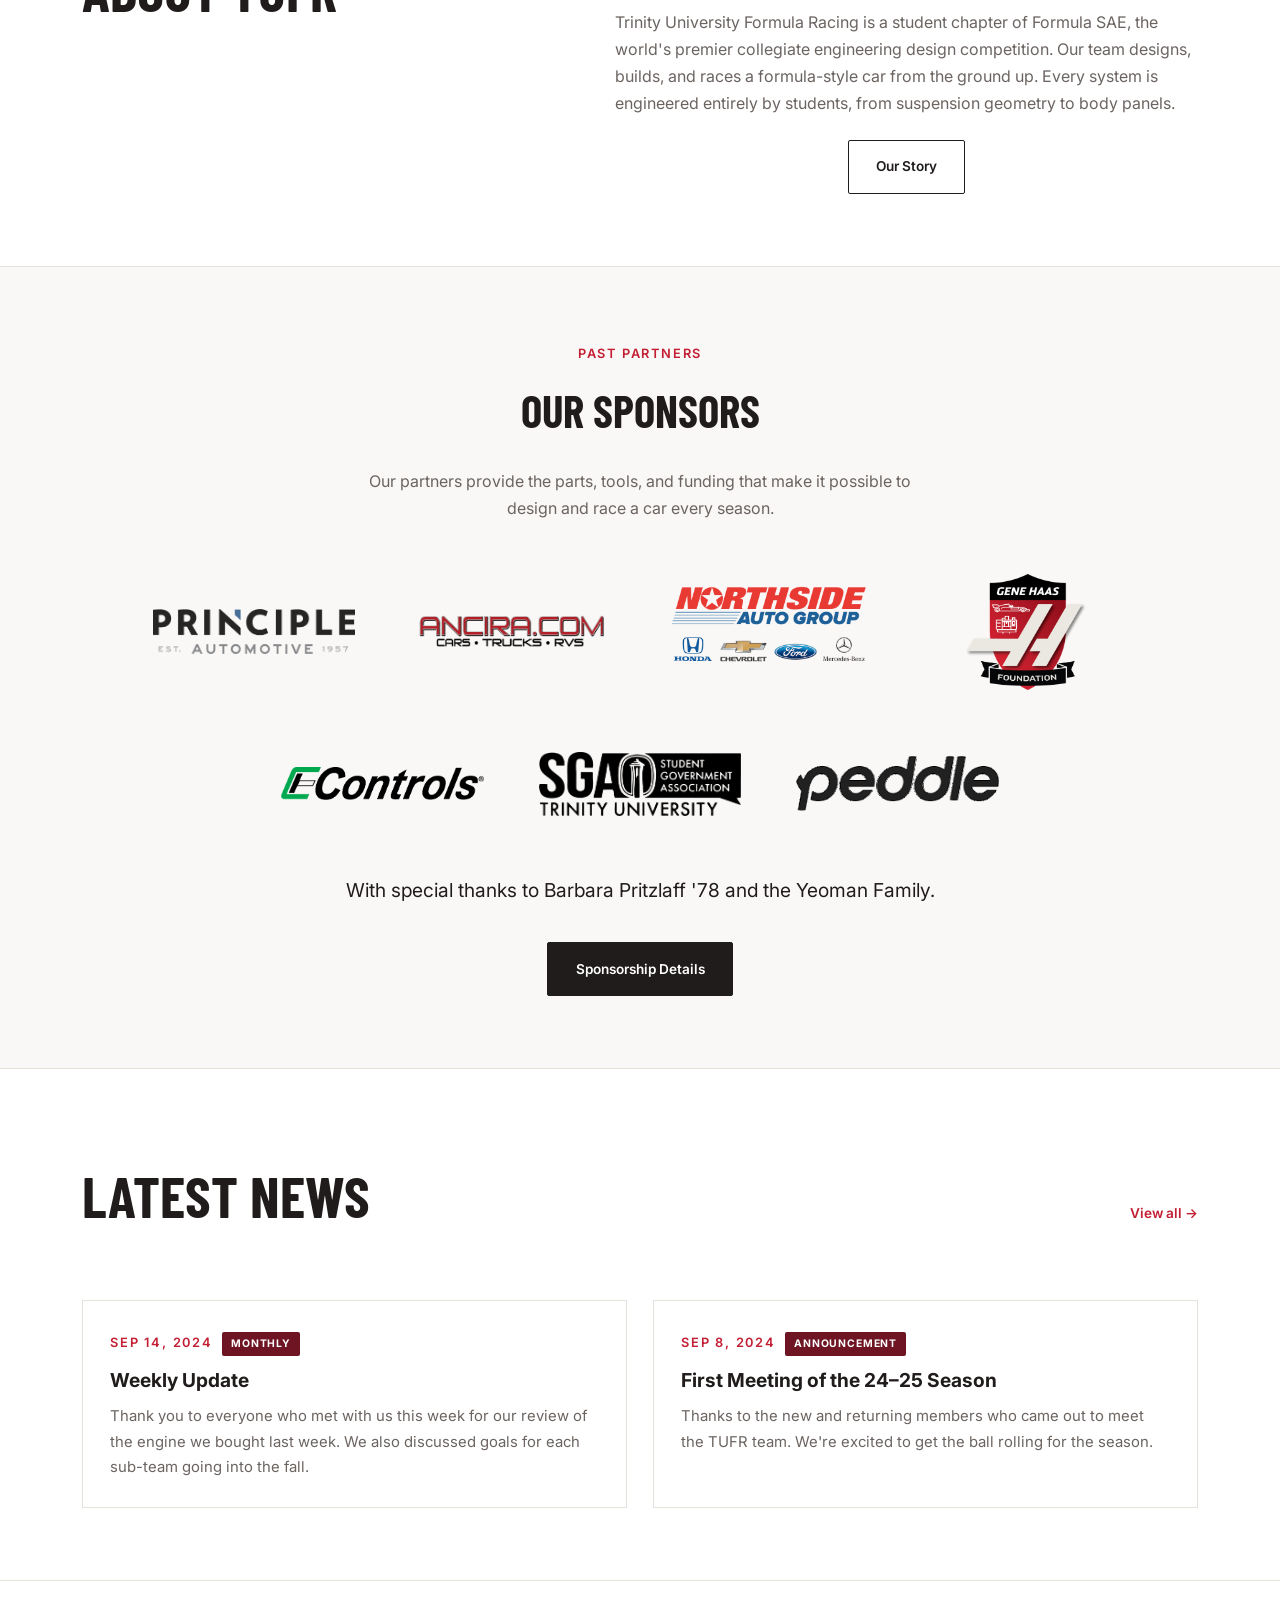
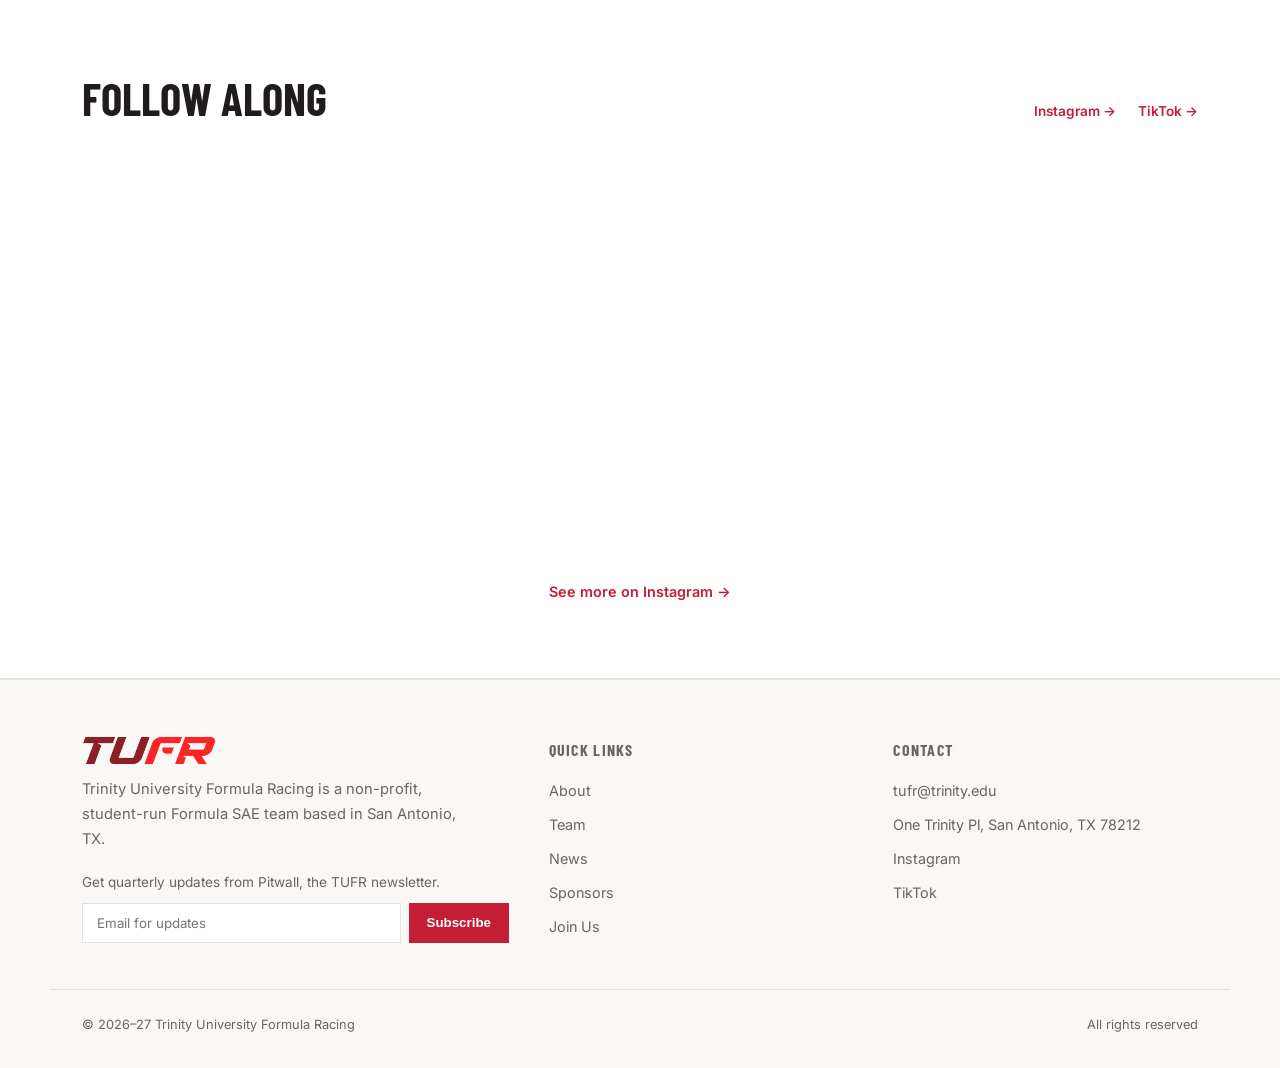
==== commit 8b201c8b: "Newsletter: wire Pitwall signup form to Buttondown in every footer Posts to Buttondown's embed-subsc" ====
--- a/index.html
+++ b/index.html
@@ -86,6 +86,8 @@
     <div>
       <div class="footer-logo"><img src="photos/tufr-logo-mark.png" alt="TUFR"></div>
       <p style="color:var(--grey);max-width:24rem;font-size:.92rem">Trinity University Formula Racing is a non-profit, student-run Formula SAE team based in San Antonio, TX.</p>
+      <p style="color:var(--grey);font-size:.85rem;margin-top:1.2rem">Get quarterly updates from Pitwall, the TUFR newsletter.</p>
+      <form class="mail mail-inline"><input type="email" name="email" placeholder="Email for updates" aria-label="Email" required><button type="submit">Subscribe</button></form>
     </div>
     <div><h4>Quick Links</h4><ul>
       <li><a href="about.html">About</a></li><li><a href="team.html">Team</a></li><li><a href="news.html">News</a></li>
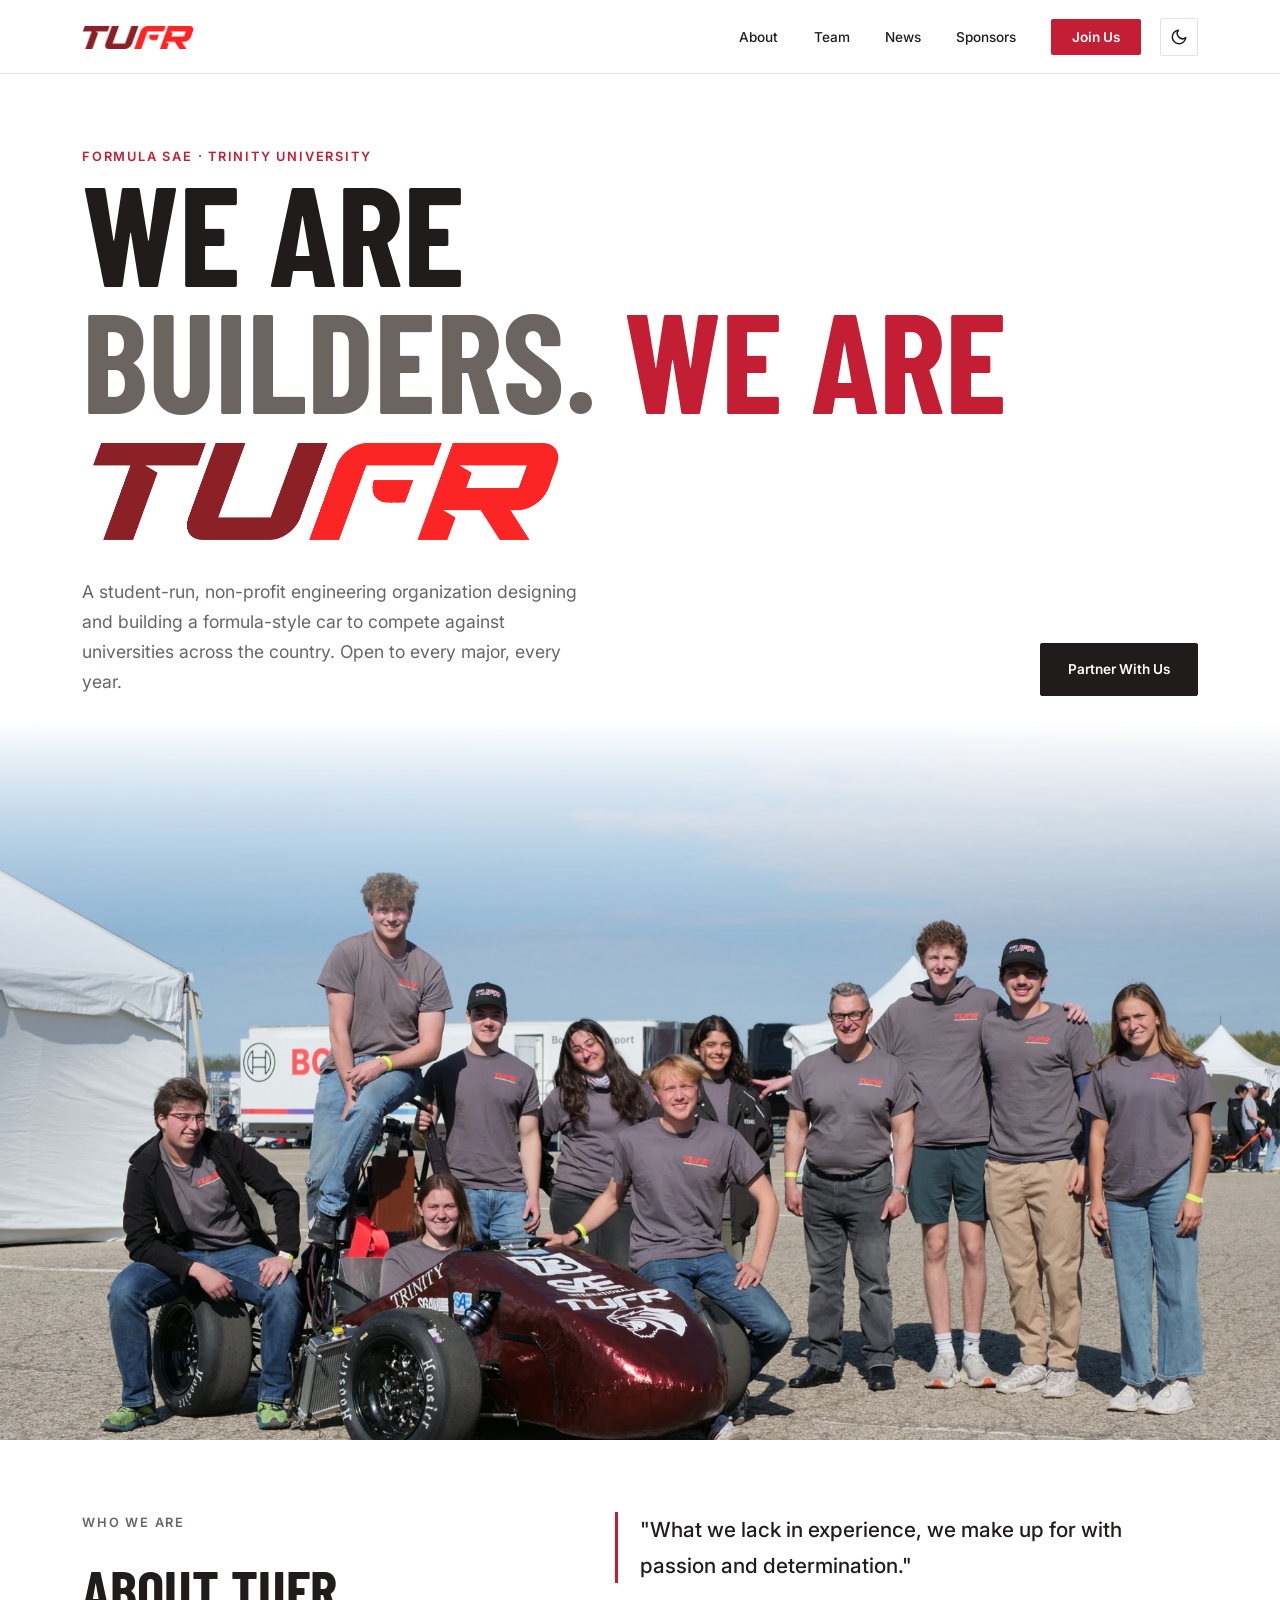
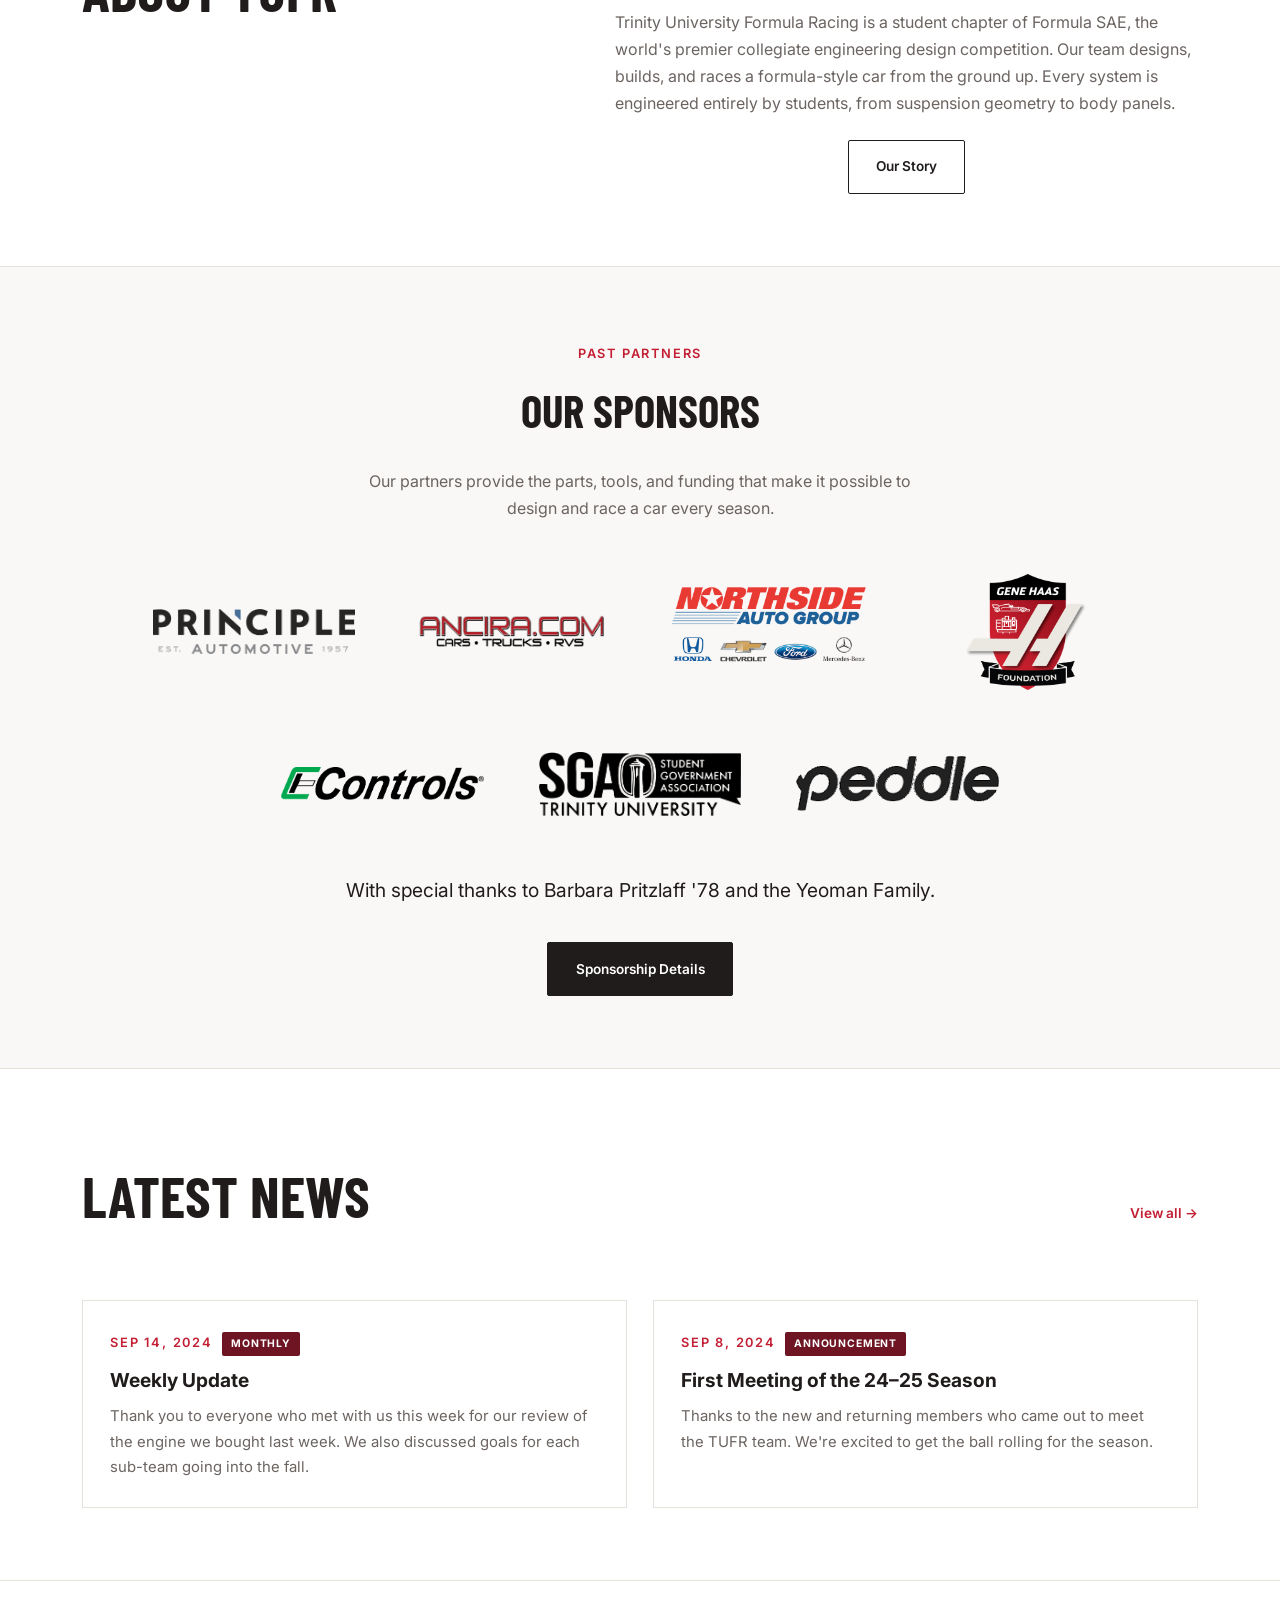
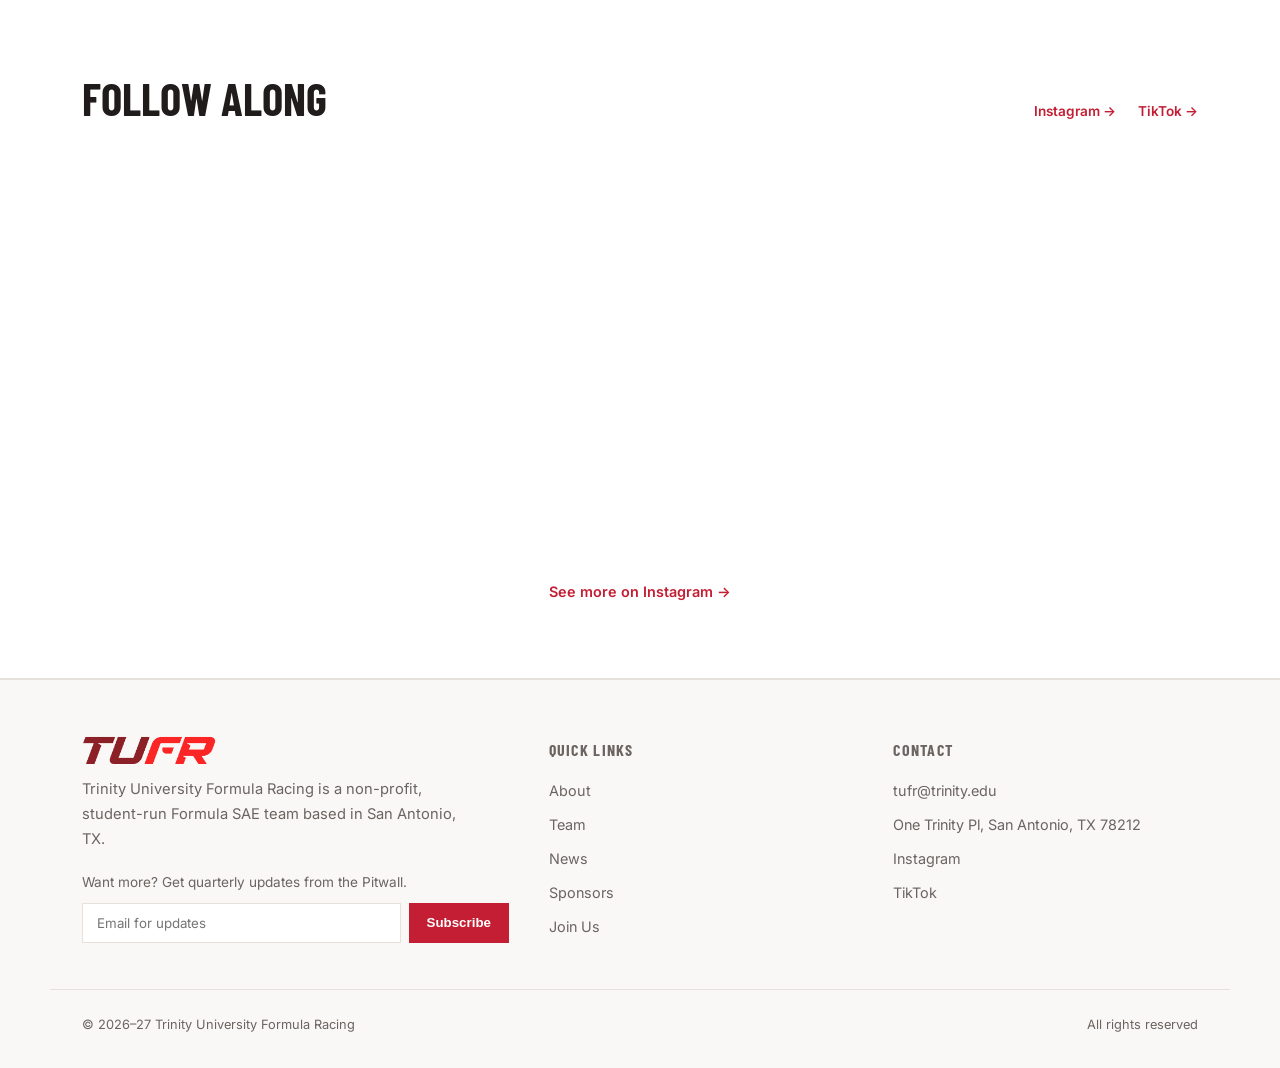
==== commit 8cacd379: "Footer signup line: Want more? Get quarterly updates from the Pitwall. Closes #96  Co-Authored-By: C" ====
--- a/index.html
+++ b/index.html
@@ -86,7 +86,7 @@
     <div>
       <div class="footer-logo"><img src="photos/tufr-logo-mark.png" alt="TUFR"></div>
       <p style="color:var(--grey);max-width:24rem;font-size:.92rem">Trinity University Formula Racing is a non-profit, student-run Formula SAE team based in San Antonio, TX.</p>
-      <p style="color:var(--grey);font-size:.85rem;margin-top:1.2rem">Get quarterly updates from Pitwall, the TUFR newsletter.</p>
+      <p style="color:var(--grey);font-size:.85rem;margin-top:1.2rem">Want more? Get quarterly updates from the Pitwall.</p>
       <form class="mail mail-inline"><input type="email" name="email" placeholder="Email for updates" aria-label="Email" required><button type="submit">Subscribe</button></form>
     </div>
     <div><h4>Quick Links</h4><ul>
--- a/style.css
+++ b/style.css
@@ -124,6 +124,17 @@
 .thumb:hover{opacity:1}
 .thumb.active{opacity:1;border-color:var(--red)}
 .season-photo{display:block;width:100%;margin-top:1.4rem;height:auto;border:1px solid var(--line)}
+
+/* news page signup box */
+.card.signup-card{background:var(--maroon);border-color:var(--maroon);color:#fff}
+.card.signup-card:hover{border-color:var(--maroon)}
+.signup-card .eyebrow{color:#F3C9CF}
+.signup-card h3{color:#fff}
+.signup-card p.muted,.signup-card .muted{color:#F0D8DB}
+.signup-card input{border:1px solid transparent;background:#fff;color:#201C1B;padding:.75rem 1rem;font-family:inherit}
+.signup-card input::placeholder{color:#7A6E6B}
+.signup-card button{background:#fff;color:var(--maroon);border:none;padding:.8rem 1rem;font-weight:700;cursor:pointer;font-family:inherit;transition:background .15s}
+.signup-card button:hover{background:#F3C9CF}
 
 /* alumni legacy grid */
 .alumni-season{border-top:1px solid var(--line);padding:2rem 0;display:grid;grid-template-columns:200px 1fr;gap:2rem}
